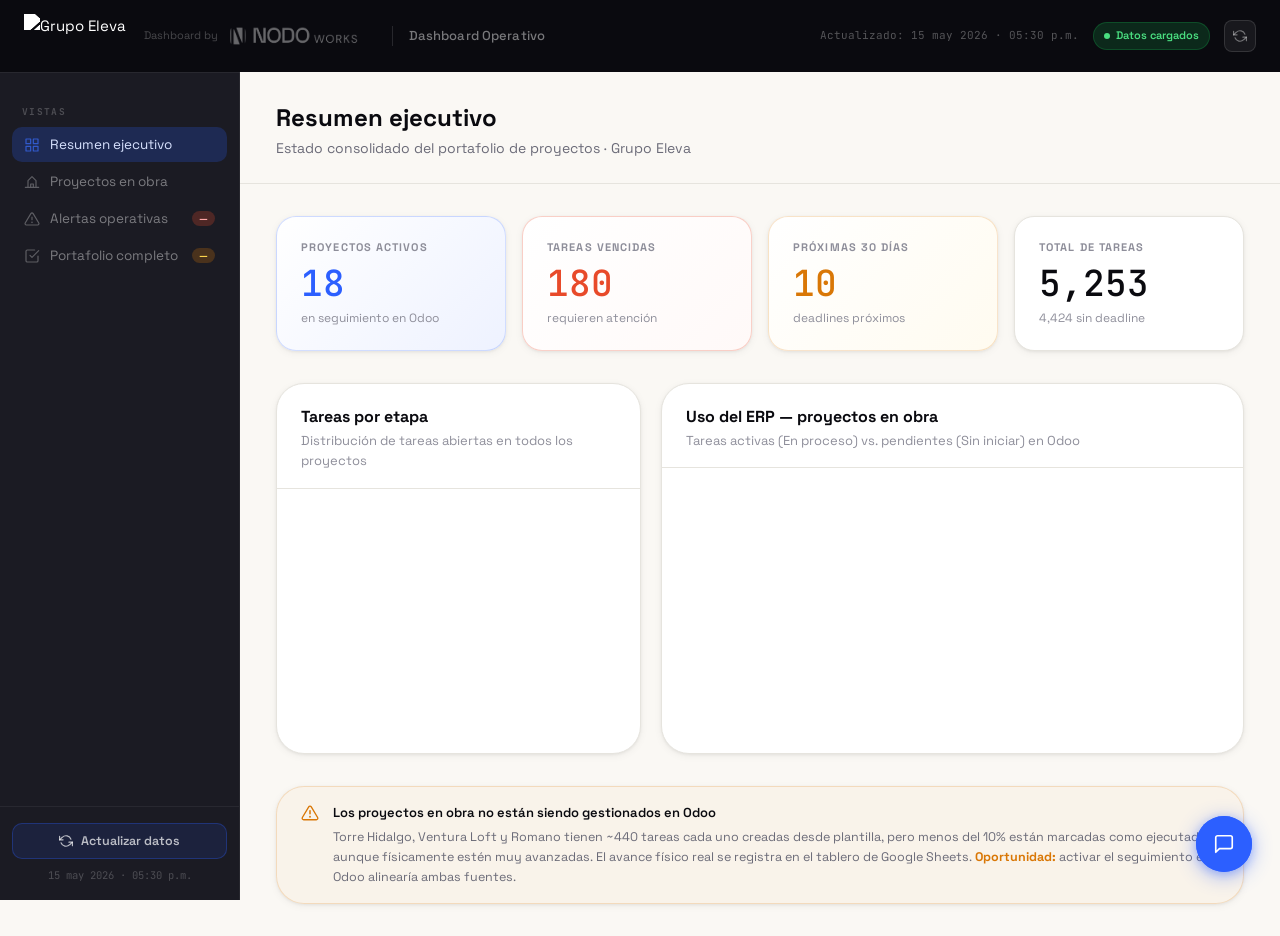
==== eleva-dashboard.html @ 8486fd8a "Add dashboard operativo Grupo Eleva Dashboard HTML con datos de Odoo: KPIs, alertas de vencimiento, " ====
<!DOCTYPE html>
<html lang="es">
<head>
<meta charset="UTF-8" />
<meta name="viewport" content="width=device-width, initial-scale=1.0" />
<title>Dashboard Operativo — Grupo Eleva</title>
<link rel="preconnect" href="https://fonts.googleapis.com">
<link rel="preconnect" href="https://fonts.gstatic.com" crossorigin>
<link href="https://fonts.googleapis.com/css2?family=Space+Grotesk:wght@300;400;500;600;700&family=Instrument+Serif:ital@0;1&family=JetBrains+Mono:wght@400;500&display=swap" rel="stylesheet">
<script src="https://cdn.jsdelivr.net/npm/chart.js@4.4.0/dist/chart.umd.min.js"></script>

<style>
:root {
  --blue:        #2C5FFF;
  --blue-dark:   #1240D4;
  --blue-vivid:  #3A6FFF;
  --blue-tint:   #EEF2FF;
  --blue-light:  #D9E3FF;
  --violet:      #7C3AED;
  --violet-mid:  #9B6DFF;
  --violet-light:#C4B5FD;
  --rose:        #DB2777;
  --rose-mid:    #EC4899;
  --ink:         #0A0A0F;
  --ink-soft:    #1B1B23;
  --gray-8:      #2C2C38;
  --gray-7:      #3E3E4E;
  --gray-6:      #6B6B78;
  --gray-5:      #8E8E9A;
  --gray-4:      #B8B8C2;
  --gray-2:      #E6E4DE;
  --gray-1:      #F0EDE8;
  --cream:       #F5F3EE;
  --paper:       #FAF8F4;
  --white:       #FFFFFF;
  --coral:       #E84A2A;
  --amber:       #D97706;
  --amber-light: #FEF3C7;
  --green:       #16A34A;
  --green-light: #DCFCE7;
  --sidebar-w:   240px;
  --topbar-h:    72px;
  --r-md:  14px;
  --r-lg:  20px;
  --r-xl:  28px;
  --shadow-sm:   0 1px 3px rgba(10,10,15,.06), 0 2px 8px rgba(10,10,15,.05);
  --shadow-md:   0 4px 16px rgba(10,10,15,.08), 0 12px 32px rgba(10,10,15,.06);
  --shadow-blue: 0 8px 32px rgba(44,95,255,.22), 0 2px 8px rgba(44,95,255,.14);
  --shadow-card: 0 2px 8px rgba(10,10,15,.05), 0 8px 24px rgba(10,10,15,.08);
}

* { box-sizing: border-box; -webkit-font-smoothing: antialiased; margin: 0; padding: 0; }
html { scroll-behavior: smooth; }
body {
  font-family: 'Space Grotesk', ui-sans-serif, sans-serif;
  background: var(--paper);
  color: var(--gray-8);
  font-size: 15px;
  line-height: 1.6;
  overflow-x: hidden;
}
a { color: inherit; text-decoration: none; }

/* ─── TOPBAR ─────────────────────────────────── */
.topbar {
  position: fixed;
  top: 0; left: 0; right: 0;
  height: var(--topbar-h);
  background: var(--ink);
  display: flex;
  align-items: center;
  gap: 16px;
  padding: 0 24px;
  z-index: 100;
  box-shadow: 0 1px 0 rgba(255,255,255,.06);
}
.topbar-logos {
  display: flex;
  align-items: center;
  gap: 18px;
  flex-shrink: 0;
}
.topbar-logo-nodo {
  height: 20px;
  width: auto;
  display: block;
  object-fit: contain;
  filter: brightness(0) invert(1);
  opacity: .38;
}
.topbar-logo-eleva {
  height: 44px;
  width: auto;
  display: block;
  object-fit: contain;
  filter: brightness(0) invert(1);
  opacity: 1;
}
.topbar-x {
  font-size: 14px;
  color: rgba(255,255,255,.18);
  font-weight: 300;
  line-height: 1;
}
.topbar-divider { width: 1px; height: 20px; background: rgba(255,255,255,.12); }
.topbar-title {
  font-size: 13px;
  font-weight: 500;
  color: rgba(255,255,255,.45);
  letter-spacing: .01em;
}
.topbar-spacer { flex: 1; }
.topbar-by {
  display: flex;
  align-items: center;
  gap: 8px;
  flex-shrink: 0;
  margin-right: 16px;
}
.topbar-by-text {
  font-size: 11px;
  color: rgba(255,255,255,.25);
  font-weight: 400;
  white-space: nowrap;
}
.topbar-meta {
  display: flex;
  align-items: center;
  gap: 14px;
}
.topbar-timestamp {
  font-family: 'JetBrains Mono', monospace;
  font-size: 11px;
  color: rgba(255,255,255,.3);
}
.status-pill {
  display: flex;
  align-items: center;
  gap: 6px;
  padding: 4px 10px;
  border-radius: 100px;
  font-size: 11px;
  font-weight: 600;
}
.status-pill.ok { background: rgba(22,163,74,.2); color: #4ade80; border: 1px solid rgba(22,163,74,.3); }
.status-pill.error { background: rgba(220,38,38,.2); color: #f87171; border: 1px solid rgba(220,38,38,.3); }
.status-dot {
  width: 6px; height: 6px;
  border-radius: 50%;
  background: currentColor;
  animation: pulse 2s ease-in-out infinite;
}
.topbar-refresh-btn {
  width: 32px; height: 32px;
  border-radius: 8px;
  border: 1px solid rgba(255,255,255,.12);
  background: rgba(255,255,255,.06);
  cursor: pointer;
  display: flex; align-items: center; justify-content: center;
  color: rgba(255,255,255,.4);
  transition: background .2s, color .2s;
}
.topbar-refresh-btn:hover { background: rgba(255,255,255,.12); color: rgba(255,255,255,.9); }

/* ─── LAYOUT ──────────────────────────────────── */
.layout {
  display: flex;
  padding-top: var(--topbar-h);
  min-height: 100vh;
}

/* ─── SIDEBAR ─────────────────────────────────── */
.sidebar {
  position: fixed;
  top: var(--topbar-h);
  left: 0;
  bottom: 0;
  width: var(--sidebar-w);
  background: var(--ink-soft);
  border-right: 1px solid rgba(255,255,255,.05);
  display: flex;
  flex-direction: column;
  overflow: hidden;
  z-index: 50;
}
.sidebar-nav {
  flex: 1;
  padding: 20px 12px;
  display: flex;
  flex-direction: column;
  gap: 2px;
  overflow-y: auto;
}
.sidebar-section-label {
  font-size: 9.5px;
  font-weight: 700;
  letter-spacing: .14em;
  text-transform: uppercase;
  color: rgba(255,255,255,.22);
  padding: 12px 10px 6px;
  font-family: 'JetBrains Mono', monospace;
}
.nav-item {
  display: flex;
  align-items: center;
  gap: 10px;
  padding: 9px 12px;
  border-radius: 10px;
  cursor: pointer;
  border: none;
  background: none;
  width: 100%;
  text-align: left;
  font-family: 'Space Grotesk', sans-serif;
  font-size: 13.5px;
  color: rgba(255,255,255,.42);
  transition: background .18s, color .18s;
}
.nav-item:hover { background: rgba(255,255,255,.07); color: rgba(255,255,255,.75); }
.nav-item.active { background: rgba(44,95,255,.22); color: var(--blue-light); }
.nav-item.active .nav-icon { color: var(--blue-vivid); }
.nav-icon { flex-shrink: 0; color: currentColor; opacity: .7; }
.nav-badge {
  margin-left: auto;
  padding: 1px 7px;
  border-radius: 100px;
  font-size: 10px;
  font-weight: 700;
  background: rgba(232,74,42,.25);
  color: #FCA5A5;
}
.nav-badge.amber { background: rgba(217,119,6,.25); color: #FCD34D; }
.sidebar-footer {
  padding: 16px 12px;
  border-top: 1px solid rgba(255,255,255,.06);
}
.sidebar-refresh {
  width: 100%;
  padding: 9px 14px;
  border-radius: 10px;
  border: 1px solid rgba(44,95,255,.3);
  background: rgba(44,95,255,.12);
  color: rgba(255,255,255,.7);
  font-family: 'Space Grotesk', sans-serif;
  font-size: 12.5px;
  font-weight: 600;
  cursor: pointer;
  display: flex; align-items: center; gap: 8px; justify-content: center;
  transition: background .2s, color .2s;
}
.sidebar-refresh:hover { background: rgba(44,95,255,.25); color: var(--white); }
.sidebar-ts {
  text-align: center;
  font-size: 10.5px;
  color: rgba(255,255,255,.22);
  font-family: 'JetBrains Mono', monospace;
  margin-top: 8px;
}

/* ─── MAIN CONTENT ────────────────────────────── */
.main {
  margin-left: var(--sidebar-w);
  flex: 1;
  min-width: 0;
}
.view { display: none; }
.view.active { display: block; }

/* ─── LOADING SCREEN ──────────────────────────── */
.loading-screen {
  position: fixed;
  inset: 0;
  background: var(--ink);
  display: flex;
  flex-direction: column;
  align-items: center;
  justify-content: center;
  gap: 20px;
  z-index: 9999;
}
.loading-logo {
  width: 48px; height: 48px;
  border-radius: 14px;
  background: var(--blue);
  display: flex; align-items: center; justify-content: center;
  margin-bottom: 4px;
}
.loading-text {
  font-size: 15px;
  color: rgba(255,255,255,.55);
  font-weight: 500;
}
.loading-sub {
  font-size: 12px;
  color: rgba(255,255,255,.25);
  font-family: 'JetBrains Mono', monospace;
}
.loading-bar-wrap {
  width: 220px;
  height: 3px;
  background: rgba(255,255,255,.08);
  border-radius: 100px;
  overflow: hidden;
}
.loading-bar-fill {
  height: 100%;
  border-radius: 100px;
  background: linear-gradient(90deg, var(--blue), var(--violet-mid));
  animation: loadingFill 1.5s ease-out forwards;
}
@keyframes loadingFill {
  from { width: 0; }
  to { width: 100%; }
}

/* ─── ERROR SCREEN ────────────────────────────── */
.error-screen {
  display: none;
  padding: 80px 40px;
  text-align: center;
  max-width: 480px;
  margin: 0 auto;
}
.error-screen h2 { font-size: 22px; color: var(--ink); margin-bottom: 12px; }
.error-screen p { color: var(--gray-6); font-size: 14px; line-height: 1.65; }
.error-screen code { font-family: 'JetBrains Mono', monospace; font-size: 12px; background: var(--gray-1); padding: 2px 6px; border-radius: 4px; }

/* ─── PAGE HEADER ─────────────────────────────── */
.page-header {
  padding: 32px 36px 24px;
  border-bottom: 1px solid var(--gray-2);
}
.page-header h1 {
  font-size: 24px;
  font-weight: 700;
  color: var(--ink);
  line-height: 1.2;
}
.page-header p {
  font-size: 14px;
  color: var(--gray-6);
  margin-top: 4px;
}
.page-body { padding: 32px 36px; display: flex; flex-direction: column; gap: 32px; }

/* ─── KPI CARDS ────────────────────────────────── */
.kpi-grid { display: grid; grid-template-columns: repeat(4, 1fr); gap: 16px; }
.kpi-card {
  background: var(--white);
  border: 1px solid var(--gray-2);
  border-radius: var(--r-lg);
  padding: 22px 24px;
  box-shadow: var(--shadow-sm);
  display: flex; flex-direction: column; gap: 8px;
  transition: transform .2s, box-shadow .2s;
}
.kpi-card:hover { transform: translateY(-3px); box-shadow: var(--shadow-md); }
.kpi-card.alert { border-color: rgba(232,74,42,.25); background: linear-gradient(135deg, var(--white), #FFF9F8); }
.kpi-card.warn  { border-color: rgba(217,119,6,.2);  background: linear-gradient(135deg, var(--white), #FFFBF0); }
.kpi-card.blue  { border-color: rgba(44,95,255,.2);  background: linear-gradient(135deg, var(--white), var(--blue-tint)); }
.kpi-label {
  font-size: 11px;
  font-weight: 700;
  letter-spacing: .1em;
  text-transform: uppercase;
  color: var(--gray-5);
}
.kpi-value {
  font-family: 'JetBrains Mono', monospace;
  font-size: 36px;
  font-weight: 500;
  line-height: 1;
  color: var(--ink);
}
.kpi-card.alert .kpi-value { color: var(--coral); }
.kpi-card.warn  .kpi-value { color: var(--amber); }
.kpi-card.blue  .kpi-value { color: var(--blue); }
.kpi-sub { font-size: 12px; color: var(--gray-5); }

/* ─── SECTION BLOCKS ──────────────────────────── */
.section-block {
  background: var(--white);
  border: 1px solid var(--gray-2);
  border-radius: var(--r-xl);
  overflow: hidden;
  box-shadow: var(--shadow-sm);
}
.section-block-header {
  padding: 20px 24px 16px;
  border-bottom: 1px solid var(--gray-2);
  display: flex; align-items: center; gap: 12px;
}
.section-block-header h2 { font-size: 16px; font-weight: 700; color: var(--ink); }
.section-block-header p { font-size: 13px; color: var(--gray-5); margin-top: 1px; }
.section-block-body { padding: 24px; }
.block-title-group { flex: 1; }

/* ─── CHARTS ROW ──────────────────────────────── */
.charts-row { display: grid; grid-template-columns: 1fr 1.6fr; gap: 20px; }
.chart-wrap { position: relative; }
.chart-donut-wrap { display: flex; flex-direction: column; align-items: center; gap: 16px; }
.chart-donut-canvas { max-width: 200px; max-height: 200px; }
.donut-legend {
  display: flex; flex-direction: column; gap: 8px;
  width: 100%;
}
.donut-legend-item {
  display: flex; align-items: center; gap: 8px;
  font-size: 12.5px; color: var(--gray-6);
}
.donut-legend-dot { width: 10px; height: 10px; border-radius: 3px; flex-shrink: 0; }
.donut-legend-label { flex: 1; }
.donut-legend-val {
  font-family: 'JetBrains Mono', monospace;
  font-size: 12px;
  color: var(--ink);
  font-weight: 500;
}

/* ─── CONSTRUCTION CARDS ──────────────────────── */
.construction-grid { display: grid; grid-template-columns: repeat(3, 1fr); gap: 20px; }
.construction-card {
  background: var(--white);
  border: 1px solid var(--gray-2);
  border-radius: var(--r-xl);
  overflow: hidden;
  box-shadow: var(--shadow-sm);
  transition: transform .2s, box-shadow .2s;
}
.construction-card:hover { transform: translateY(-4px); box-shadow: var(--shadow-md); }
.cc-header {
  background: var(--ink);
  padding: 20px 22px 18px;
  position: relative;
  overflow: hidden;
}
.cc-header::before {
  content: '';
  position: absolute;
  top: -30px; right: -30px;
  width: 120px; height: 120px;
  border-radius: 50%;
  background: linear-gradient(135deg, rgba(44,95,255,.3), rgba(124,58,237,.15));
}
.cc-project-name {
  font-size: 16px;
  font-weight: 700;
  color: var(--white);
  position: relative;
}
.cc-badge {
  display: inline-flex;
  align-items: center;
  gap: 5px;
  margin-top: 6px;
  padding: 3px 9px;
  border-radius: 100px;
  font-size: 10.5px;
  font-weight: 600;
  background: rgba(44,95,255,.25);
  color: var(--blue-light);
  border: 1px solid rgba(44,95,255,.3);
  position: relative;
}
.cc-badge-dot { width: 5px; height: 5px; border-radius: 50%; background: #22c55e; animation: pulse 2s ease-in-out infinite; }
@keyframes pulse { 0%,100% { opacity: 1; } 50% { opacity: .4; } }
.cc-body { padding: 20px 22px; display: flex; flex-direction: column; gap: 16px; }
.cc-progress-label {
  display: flex; justify-content: space-between; align-items: baseline;
  font-size: 12px; color: var(--gray-5);
}
.cc-progress-pct {
  font-family: 'JetBrains Mono', monospace;
  font-size: 22px;
  font-weight: 500;
  color: var(--blue);
}
.cc-progress-bar-wrap {
  height: 8px;
  background: var(--gray-1);
  border-radius: 100px;
  overflow: hidden;
}
.cc-progress-bar-fill {
  height: 100%;
  border-radius: 100px;
  background: linear-gradient(90deg, var(--blue), var(--violet-mid));
  width: 0%;
  transition: width 1.2s cubic-bezier(.16,1,.3,1);
}
.cc-disclaimer {
  font-size: 10.5px;
  color: var(--gray-4);
  font-style: italic;
}
.cc-stats-row {
  display: grid; grid-template-columns: repeat(3, 1fr);
  gap: 8px;
}
.cc-stat {
  background: var(--paper);
  border-radius: 10px;
  padding: 10px;
  text-align: center;
}
.cc-stat-val {
  font-family: 'JetBrains Mono', monospace;
  font-size: 18px;
  font-weight: 500;
  color: var(--ink);
}
.cc-stat.red .cc-stat-val { color: var(--coral); }
.cc-stat.amber .cc-stat-val { color: var(--amber); }
.cc-stat-label { font-size: 10px; color: var(--gray-5); margin-top: 1px; }
.cc-urgent-table { width: 100%; border-collapse: collapse; font-size: 12px; }
.cc-urgent-table th {
  text-align: left;
  padding: 6px 8px;
  color: var(--gray-5);
  font-size: 10.5px;
  font-weight: 700;
  text-transform: uppercase;
  letter-spacing: .06em;
  border-bottom: 1px solid var(--gray-2);
}
.cc-urgent-table td { padding: 7px 8px; color: var(--gray-7); border-bottom: 1px solid rgba(10,10,15,.04); }
.cc-urgent-table tr:last-child td { border-bottom: none; }
.cc-urgent-table tr:hover td { background: var(--paper); }
.cc-urgent-table td:last-child { text-align: right; }
.days-badge {
  display: inline-block;
  padding: 2px 7px;
  border-radius: 100px;
  font-size: 10px;
  font-weight: 700;
  font-family: 'JetBrains Mono', monospace;
}
.days-badge.overdue { background: rgba(232,74,42,.12); color: var(--coral); }
.days-badge.soon1 { background: rgba(232,74,42,.08); color: var(--coral); }
.days-badge.soon7 { background: rgba(217,119,6,.12); color: var(--amber); }
.days-badge.soon30 { background: var(--blue-tint); color: var(--blue-vivid); }
.cc-odoo-link {
  display: inline-flex; align-items: center; gap: 5px;
  font-size: 11px; color: var(--blue); font-weight: 500;
  border-top: 1px solid var(--gray-2);
  padding: 10px 22px;
  width: 100%;
  transition: background .15s;
}
.cc-odoo-link:hover { background: var(--blue-tint); }

/* ─── ALERTAS ─────────────────────────────────── */
.accordion {
  border: 1px solid var(--gray-2);
  border-radius: var(--r-lg);
  overflow: hidden;
  background: var(--white);
}
.accordion + .accordion { margin-top: 12px; }
.accordion-header {
  display: flex; align-items: center; gap: 14px;
  padding: 16px 20px;
  cursor: pointer;
  user-select: none;
  transition: background .15s;
}
.accordion-header:hover { background: var(--gray-1); }
.accordion-icon-wrap {
  width: 36px; height: 36px; border-radius: 10px;
  display: flex; align-items: center; justify-content: center;
  flex-shrink: 0;
}
.accordion-title { flex: 1; font-size: 14px; font-weight: 600; color: var(--ink); }
.accordion-sub { font-size: 12px; color: var(--gray-5); margin-top: 1px; }
.accordion-count {
  font-family: 'JetBrains Mono', monospace;
  font-size: 13px;
  font-weight: 700;
  padding: 3px 10px;
  border-radius: 100px;
}
.accordion-count.red { background: rgba(232,74,42,.1); color: var(--coral); }
.accordion-count.amber { background: var(--amber-light); color: var(--amber); }
.accordion-count.gray { background: var(--gray-1); color: var(--gray-6); }
.accordion-count.blue { background: var(--blue-tint); color: var(--blue-vivid); }
.accordion-chevron {
  color: var(--gray-4);
  transition: transform .25s ease;
  flex-shrink: 0;
}
.accordion.open .accordion-chevron { transform: rotate(180deg); }
.accordion-body {
  display: none;
  border-top: 1px solid var(--gray-2);
}
.accordion.open .accordion-body { display: block; }
.accordion-body-scroll {
  max-height: 420px;
  overflow-y: auto;
  scrollbar-width: thin;
  scrollbar-color: rgba(44,95,255,.25) transparent;
}
.accordion-body-scroll::-webkit-scrollbar { width: 6px; }
.accordion-body-scroll::-webkit-scrollbar-track { background: transparent; }
.accordion-body-scroll::-webkit-scrollbar-thumb { background: rgba(44,95,255,.2); border-radius: 3px; }
.alert-table { width: 100%; border-collapse: collapse; font-size: 12.5px; }
.alert-table th {
  text-align: left; padding: 10px 16px;
  background: var(--paper);
  color: var(--gray-5);
  font-size: 10.5px; font-weight: 700;
  text-transform: uppercase; letter-spacing: .07em;
  border-bottom: 1px solid var(--gray-2);
  position: sticky;
  top: 0;
  z-index: 1;
}
.alert-table td {
  padding: 10px 16px;
  color: var(--gray-7);
  border-bottom: 1px solid rgba(10,10,15,.04);
  vertical-align: middle;
}
.alert-table tr:last-child td { border-bottom: none; }
.alert-table tr:hover td { background: var(--blue-tint); cursor: pointer; }
.alert-table a { color: var(--blue); }
.task-name-cell { max-width: 280px; overflow: hidden; text-overflow: ellipsis; white-space: nowrap; }
.project-tag {
  display: inline-block;
  padding: 2px 8px;
  border-radius: 100px;
  font-size: 10.5px;
  font-weight: 600;
  background: var(--gray-1);
  color: var(--gray-6);
  white-space: nowrap;
}
.project-tag.construction { background: rgba(44,95,255,.1); color: var(--blue-vivid); }

/* ─── PORTAFOLIO TABLE ────────────────────────── */
.portfolio-controls {
  display: flex; align-items: center; gap: 12px;
  padding: 16px 24px;
  border-bottom: 1px solid var(--gray-2);
  background: var(--paper);
}
.portfolio-filter {
  padding: 7px 12px;
  border: 1px solid var(--gray-2);
  border-radius: 8px;
  background: var(--white);
  font-family: 'Space Grotesk', sans-serif;
  font-size: 12.5px;
  color: var(--ink);
  outline: none;
  transition: border-color .2s;
}
.portfolio-filter:focus { border-color: rgba(44,95,255,.4); }
.portfolio-count { font-size: 12px; color: var(--gray-5); margin-left: auto; }
.portfolio-table { width: 100%; border-collapse: collapse; }
.portfolio-table th {
  padding: 10px 16px;
  background: var(--paper);
  text-align: left;
  font-size: 10.5px; font-weight: 700;
  text-transform: uppercase; letter-spacing: .07em;
  color: var(--gray-5);
  border-bottom: 1px solid var(--gray-2);
  cursor: pointer;
  user-select: none;
  white-space: nowrap;
}
.portfolio-table th:hover { color: var(--ink); }
.portfolio-table th .sort-arrow { opacity: .35; margin-left: 4px; }
.portfolio-table th.sorted .sort-arrow { opacity: 1; color: var(--blue); }
.portfolio-table td {
  padding: 11px 16px;
  color: var(--gray-7);
  border-bottom: 1px solid rgba(10,10,15,.05);
  vertical-align: middle;
}
.portfolio-table tr:hover td { background: var(--blue-tint); cursor: pointer; }
.portfolio-table tr.construction-row td { background: rgba(44,95,255,.03); }
.mini-bar-wrap { width: 80px; height: 6px; background: var(--gray-2); border-radius: 100px; overflow: hidden; display: inline-block; vertical-align: middle; margin-right: 6px; }
.mini-bar-fill { height: 100%; background: linear-gradient(90deg, var(--blue), var(--violet-mid)); border-radius: 100px; }
.pct-label { font-family: 'JetBrains Mono', monospace; font-size: 11.5px; color: var(--gray-6); }
.num-cell { font-family: 'JetBrains Mono', monospace; font-size: 12.5px; }
.num-cell.red { color: var(--coral); }
.num-cell.amber { color: var(--amber); }

/* ─── CHAT WIDGET ─────────────────────────────── */
.chat-widget {
  position: fixed;
  bottom: 28px; right: 28px;
  z-index: 9997;
  font-family: 'Space Grotesk', ui-sans-serif, sans-serif;
}
@keyframes chatBtnEntrance {
  0%   { opacity: 0; transform: scale(0) rotate(-30deg); }
  60%  { transform: scale(1.12) rotate(4deg); }
  100% { opacity: 1; transform: scale(1) rotate(0); }
}
@keyframes chatRingPulse {
  0%   { transform: scale(1); opacity: .6; }
  70%  { transform: scale(1.9); opacity: 0; }
  100% { transform: scale(1.9); opacity: 0; }
}
@keyframes chatBtnWiggle {
  0%,100% { transform: rotate(0deg) scale(1); }
  20% { transform: rotate(-8deg) scale(1.05); }
  40% { transform: rotate(8deg) scale(1.05); }
  60% { transform: rotate(-4deg) scale(1.02); }
  80% { transform: rotate(4deg) scale(1.02); }
}
@keyframes typingBounce {
  0%,60%,100% { transform: translateY(0); opacity: .4; }
  30% { transform: translateY(-5px); opacity: 1; }
}
.chat-bubble-btn {
  width: 56px; height: 56px;
  border-radius: 50%;
  background: var(--blue);
  border: none; cursor: pointer;
  display: flex; align-items: center; justify-content: center;
  box-shadow: 0 4px 20px rgba(44,95,255,.45), 0 2px 8px rgba(44,95,255,.25);
  transition: transform .25s cubic-bezier(.34,1.56,.64,1), box-shadow .2s, background .2s;
  position: relative;
  animation: chatBtnEntrance .7s cubic-bezier(.16,1,.3,1) 2s both;
}
.chat-bubble-btn:hover { transform: scale(1.1); background: var(--blue-dark); box-shadow: 0 8px 32px rgba(44,95,255,.55); }
.chat-bubble-btn::before {
  content: '';
  position: absolute; inset: 0;
  border-radius: 50%;
  background: var(--blue);
  animation: chatRingPulse 2.4s ease-out 2.8s infinite;
  z-index: -1;
}
.chat-widget.open .chat-bubble-btn::before { animation: none; }
.chat-widget:not(.open) .chat-bubble-btn.wiggle { animation: chatBtnWiggle .6s ease-in-out; }
.chat-bubble-btn svg { display: block; }
.chat-bubble-btn .chat-close-icon { display: none; }
.chat-widget.open .chat-bubble-btn .chat-open-icon { display: none; }
.chat-widget.open .chat-bubble-btn .chat-close-icon { display: block; }
.chat-label-hint {
  position: absolute; right: calc(100% + 10px); bottom: 12px;
  background: var(--ink); color: var(--white);
  font-size: 12px; font-weight: 500;
  padding: 6px 12px; border-radius: 100px;
  white-space: nowrap; box-shadow: 0 4px 16px rgba(10,10,15,.2);
  opacity: 0; transform: translateX(8px);
  transition: opacity .3s ease, transform .3s cubic-bezier(.16,1,.3,1);
  pointer-events: none;
  border: 1px solid rgba(255,255,255,.08);
}
.chat-label-hint::after {
  content: '';
  position: absolute; right: -6px; top: 50%;
  transform: translateY(-50%);
  width: 0;
  border-top: 5px solid transparent;
  border-bottom: 5px solid transparent;
  border-left: 6px solid var(--ink);
}
.chat-widget:not(.open) .chat-bubble-btn:hover + .chat-label-hint { opacity: 1; transform: translateX(0); }
.chat-panel {
  position: absolute; bottom: 68px; right: 0;
  width: 360px;
  background: var(--white);
  border: 1px solid rgba(10,10,15,.1);
  border-radius: var(--r-xl);
  box-shadow: 0 16px 56px rgba(10,10,15,.14), 0 4px 16px rgba(10,10,15,.08);
  display: flex; flex-direction: column;
  overflow: hidden;
  opacity: 0; transform: translateY(12px) scale(0.96);
  pointer-events: none;
  transition: opacity .25s ease, transform .3s cubic-bezier(.16,1,.3,1);
  transform-origin: bottom right;
  max-height: 520px;
}
.chat-widget.open .chat-panel { opacity: 1; transform: translateY(0) scale(1); pointer-events: auto; }
.chat-header {
  padding: 16px 18px;
  background: var(--ink);
  display: flex; align-items: center; gap: 12px;
  flex-shrink: 0;
}
.chat-header-avatar {
  width: 36px; height: 36px; border-radius: 50%;
  background: linear-gradient(135deg, var(--blue) 0%, var(--violet-mid) 100%);
  display: flex; align-items: center; justify-content: center;
  flex-shrink: 0;
}
.chat-header-name { font-size: 14px; font-weight: 600; color: var(--white); line-height: 1.2; }
.chat-header-status {
  font-size: 11px; color: rgba(255,255,255,.5);
  display: flex; align-items: center; gap: 5px; margin-top: 1px;
}
.chat-status-dot { width: 6px; height: 6px; border-radius: 50%; background: #22c55e; animation: pulse 2s ease-in-out infinite; }
.chat-messages {
  flex: 1; overflow-y: auto;
  padding: 16px;
  display: flex; flex-direction: column; gap: 12px;
  scrollbar-width: thin; scrollbar-color: rgba(44,95,255,.2) transparent;
}
.chat-msg { max-width: 85%; font-size: 13.5px; line-height: 1.55; }
.chat-msg.bot { align-self: flex-start; }
.chat-msg.user { align-self: flex-end; }
.chat-msg-bubble { padding: 10px 14px; border-radius: 16px; display: inline-block; max-width: 100%; }
.chat-msg.bot .chat-msg-bubble { background: var(--cream); color: var(--ink); border-bottom-left-radius: 4px; }
.chat-msg.user .chat-msg-bubble { background: var(--blue); color: var(--white); border-bottom-right-radius: 4px; }
.chat-msg-time { font-size: 10px; color: var(--gray-5); margin-top: 3px; padding: 0 2px; }
.chat-msg.user .chat-msg-time { text-align: right; }
.chat-typing {
  align-self: flex-start;
  padding: 10px 14px; background: var(--cream);
  border-radius: 16px; border-bottom-left-radius: 4px;
  display: none;
}
.chat-typing.show { display: flex; gap: 4px; align-items: center; }
.chat-typing-dot {
  width: 6px; height: 6px; border-radius: 50%;
  background: var(--gray-5);
  animation: typingBounce 1.2s ease-in-out infinite;
}
.chat-typing-dot:nth-child(2) { animation-delay: .2s; }
.chat-typing-dot:nth-child(3) { animation-delay: .4s; }
.chat-input-row {
  padding: 12px 14px;
  border-top: 1px solid rgba(10,10,15,.07);
  display: flex; gap: 8px; align-items: flex-end;
  flex-shrink: 0;
  background: var(--paper);
}
.chat-input {
  flex: 1;
  border: 1px solid rgba(10,10,15,.12);
  border-radius: 20px;
  padding: 9px 14px;
  font-family: inherit; font-size: 13.5px; color: var(--ink);
  background: var(--white); outline: none; resize: none;
  max-height: 100px; line-height: 1.4;
  transition: border-color .2s;
}
.chat-input:focus { border-color: rgba(44,95,255,.4); }
.chat-input::placeholder { color: var(--gray-5); }
.chat-send-btn {
  width: 36px; height: 36px; border-radius: 50%;
  background: var(--blue); border: none; cursor: pointer;
  display: flex; align-items: center; justify-content: center;
  flex-shrink: 0;
  transition: background .2s, transform .2s;
}
.chat-send-btn:hover { background: var(--blue-dark); transform: scale(1.08); }
.chat-send-btn:disabled { background: var(--gray-4); cursor: not-allowed; transform: none; }
.chat-suggestions {
  padding: 0 14px 12px;
  display: flex; flex-wrap: wrap; gap: 6px;
  flex-shrink: 0;
}
.chat-chip {
  font-size: 11.5px; padding: 5px 11px;
  border-radius: 100px;
  border: 1px solid rgba(44,95,255,.2);
  background: var(--blue-tint); color: var(--blue-vivid);
  cursor: pointer; font-family: inherit; font-weight: 500;
  transition: background .2s, border-color .2s;
  white-space: nowrap;
}
.chat-chip:hover { background: var(--blue-light); border-color: rgba(44,95,255,.4); }

/* ─── RESPONSIVE ──────────────────────────────── */
@media (max-width: 1100px) {
  .kpi-grid { grid-template-columns: repeat(2, 1fr); }
  .construction-grid { grid-template-columns: 1fr; }
  .charts-row { grid-template-columns: 1fr; }
}
@media (max-width: 768px) {
  :root { --sidebar-w: 0px; }
  .sidebar { transform: translateX(-100%); }
  .kpi-grid { grid-template-columns: 1fr 1fr; }
  .page-body { padding: 20px; }
  .page-header { padding: 20px; }
  .chat-panel { width: calc(100vw - 32px); }
}
</style>
</head>
<body>

<!-- LOADING SCREEN -->
<div class="loading-screen" id="loadingScreen">
  <div class="loading-logo">
    <svg width="24" height="24" viewBox="0 0 24 24" fill="none">
      <path d="M3 9l9-7 9 7v11a2 2 0 0 1-2 2H5a2 2 0 0 1-2-2z" stroke="white" stroke-width="2" stroke-linejoin="round"/>
      <polyline points="9 22 9 12 15 12 15 22" stroke="white" stroke-width="2" stroke-linejoin="round"/>
    </svg>
  </div>
  <div class="loading-text">Dashboard Operativo</div>
  <div class="loading-sub">Grupo Eleva · Cargando datos…</div>
  <div class="loading-bar-wrap"><div class="loading-bar-fill"></div></div>
</div>

<!-- TOPBAR -->
<header class="topbar">
  <div class="topbar-logos">
    <img src="https://grupo-eleva.mx/wp-content/uploads/2024/11/image-19.png" alt="Grupo Eleva" class="topbar-logo-eleva" />
    <div class="topbar-by">
      <span class="topbar-by-text">Dashboard by</span>
      <img src="brand_assets/LOGO-PAGINA-SINFONDO.png" alt="NODO Works" class="topbar-logo-nodo" />
    </div>
  </div>
  <div class="topbar-divider"></div>
  <div class="topbar-title">Dashboard Operativo</div>
  <div class="topbar-spacer"></div>
  <div class="topbar-meta">
    <div class="topbar-timestamp" id="topbarTs">—</div>
    <div class="status-pill" id="statusPill">
      <div class="status-dot"></div>
      <span id="statusText">Cargando</span>
    </div>
    <button class="topbar-refresh-btn" id="refreshBtn" title="Actualizar">
      <svg width="14" height="14" viewBox="0 0 24 24" fill="none">
        <path d="M1 4v6h6M23 20v-6h-6" stroke="currentColor" stroke-width="2" stroke-linecap="round" stroke-linejoin="round"/>
        <path d="M20.49 9A9 9 0 0 0 5.64 5.64L1 10m22 4l-4.64 4.36A9 9 0 0 1 3.51 15" stroke="currentColor" stroke-width="2" stroke-linecap="round" stroke-linejoin="round"/>
      </svg>
    </button>
  </div>
</header>

<!-- LAYOUT -->
<div class="layout">

  <!-- SIDEBAR -->
  <aside class="sidebar">
    <nav class="sidebar-nav">
      <div class="sidebar-section-label">Vistas</div>
      <button class="nav-item active" data-view="resumen" onclick="switchView('resumen')">
        <svg class="nav-icon" width="16" height="16" viewBox="0 0 24 24" fill="none">
          <rect x="3" y="3" width="7" height="7" stroke="currentColor" stroke-width="1.8" stroke-linejoin="round"/>
          <rect x="14" y="3" width="7" height="7" stroke="currentColor" stroke-width="1.8" stroke-linejoin="round"/>
          <rect x="3" y="14" width="7" height="7" stroke="currentColor" stroke-width="1.8" stroke-linejoin="round"/>
          <rect x="14" y="14" width="7" height="7" stroke="currentColor" stroke-width="1.8" stroke-linejoin="round"/>
        </svg>
        Resumen ejecutivo
      </button>
      <button class="nav-item" data-view="obra" onclick="switchView('obra')">
        <svg class="nav-icon" width="16" height="16" viewBox="0 0 24 24" fill="none">
          <path d="M2 20h20M6 20V10l6-6 6 6v10M10 20v-5h4v5" stroke="currentColor" stroke-width="1.8" stroke-linejoin="round" stroke-linecap="round"/>
        </svg>
        Proyectos en obra
      </button>
      <button class="nav-item" data-view="alertas" onclick="switchView('alertas')">
        <svg class="nav-icon" width="16" height="16" viewBox="0 0 24 24" fill="none">
          <path d="M10.29 3.86L1.82 18a2 2 0 0 0 1.71 3h16.94a2 2 0 0 0 1.71-3L13.71 3.86a2 2 0 0 0-3.42 0z" stroke="currentColor" stroke-width="1.8" stroke-linejoin="round"/>
          <line x1="12" y1="9" x2="12" y2="13" stroke="currentColor" stroke-width="1.8" stroke-linecap="round"/>
          <line x1="12" y1="17" x2="12.01" y2="17" stroke="currentColor" stroke-width="2.5" stroke-linecap="round"/>
        </svg>
        Alertas operativas
        <span class="nav-badge" id="navAlertCount">—</span>
      </button>
      <button class="nav-item" data-view="portafolio" onclick="switchView('portafolio')">
        <svg class="nav-icon" width="16" height="16" viewBox="0 0 24 24" fill="none">
          <path d="M9 11l3 3L22 4" stroke="currentColor" stroke-width="1.8" stroke-linecap="round" stroke-linejoin="round"/>
          <path d="M21 12v7a2 2 0 0 1-2 2H5a2 2 0 0 1-2-2V5a2 2 0 0 1 2-2h11" stroke="currentColor" stroke-width="1.8" stroke-linecap="round" stroke-linejoin="round"/>
        </svg>
        Portafolio completo
        <span class="nav-badge amber" id="navDueSoon">—</span>
      </button>
    </nav>
    <div class="sidebar-footer">
      <button class="sidebar-refresh" onclick="loadData()">
        <svg width="14" height="14" viewBox="0 0 24 24" fill="none">
          <path d="M1 4v6h6M23 20v-6h-6" stroke="currentColor" stroke-width="2" stroke-linecap="round" stroke-linejoin="round"/>
          <path d="M20.49 9A9 9 0 0 0 5.64 5.64L1 10m22 4l-4.64 4.36A9 9 0 0 1 3.51 15" stroke="currentColor" stroke-width="2" stroke-linecap="round" stroke-linejoin="round"/>
        </svg>
        Actualizar datos
      </button>
      <div class="sidebar-ts" id="sidebarTs">Sin datos</div>
    </div>
  </aside>

  <!-- MAIN -->
  <main class="main">

    <!-- ERROR -->
    <div class="error-screen" id="errorScreen">
      <h2>No se pudo cargar el dashboard</h2>
      <p>Verifica que <code>odoo-data.json</code> esté en la misma carpeta que este archivo y vuelve a abrir el dashboard.</p>
    </div>

    <!-- VISTA: RESUMEN -->
    <div class="view active" id="view-resumen">
      <div class="page-header">
        <h1>Resumen ejecutivo</h1>
        <p>Estado consolidado del portafolio de proyectos · Grupo Eleva</p>
      </div>
      <div class="page-body">

        <!-- KPIs -->
        <div class="kpi-grid">
          <div class="kpi-card blue">
            <div class="kpi-label">Proyectos activos</div>
            <div class="kpi-value" id="kpiProjects">—</div>
            <div class="kpi-sub">en seguimiento en Odoo</div>
          </div>
          <div class="kpi-card alert">
            <div class="kpi-label">Tareas vencidas</div>
            <div class="kpi-value" id="kpiOverdue">—</div>
            <div class="kpi-sub">requieren atención</div>
          </div>
          <div class="kpi-card warn">
            <div class="kpi-label">Próximas 30 días</div>
            <div class="kpi-value" id="kpiDueSoon">—</div>
            <div class="kpi-sub">deadlines próximos</div>
          </div>
          <div class="kpi-card">
            <div class="kpi-label">Total de tareas</div>
            <div class="kpi-value" id="kpiTotal">—</div>
            <div class="kpi-sub" id="kpiTotalSub">en todos los proyectos</div>
          </div>
        </div>

        <!-- Charts row -->
        <div class="charts-row">
          <div class="section-block">
            <div class="section-block-header">
              <div class="block-title-group">
                <h2>Tareas por etapa</h2>
                <p>Distribución de tareas abiertas en todos los proyectos</p>
              </div>
            </div>
            <div class="section-block-body">
              <div class="chart-donut-wrap">
                <canvas id="donutChart" class="chart-donut-canvas" width="200" height="200"></canvas>
                <div class="donut-legend" id="donutLegend"></div>
              </div>
            </div>
          </div>

          <div class="section-block">
            <div class="section-block-header">
              <div class="block-title-group">
                <h2>Uso del ERP — proyectos en obra</h2>
                <p>Tareas activas (En proceso) vs. pendientes (Sin iniciar) en Odoo</p>
              </div>
            </div>
            <div class="section-block-body" id="erpUsageBody">
              <!-- generado por JS -->
            </div>
          </div>
        </div>

        <!-- Nota de contexto -->
        <div class="section-block" style="background: rgba(217,119,6,.04); border-color: rgba(217,119,6,.2);">
          <div class="section-block-body" style="padding: 16px 24px; display: flex; gap: 14px; align-items: flex-start;">
            <svg width="18" height="18" viewBox="0 0 24 24" fill="none" style="color:var(--amber);flex-shrink:0;margin-top:1px"><path d="M10.29 3.86L1.82 18a2 2 0 0 0 1.71 3h16.94a2 2 0 0 0 1.71-3L13.71 3.86a2 2 0 0 0-3.42 0z" stroke="currentColor" stroke-width="1.8" stroke-linejoin="round"/><line x1="12" y1="9" x2="12" y2="13" stroke="currentColor" stroke-width="2" stroke-linecap="round"/><circle cx="12" cy="17" r=".5" fill="currentColor" stroke="currentColor" stroke-width="1.5"/></svg>
            <div>
              <p style="font-size:13px;color:var(--ink);font-weight:600;margin-bottom:3px">Los proyectos en obra no están siendo gestionados en Odoo</p>
              <p style="font-size:12.5px;color:var(--gray-6);line-height:1.6">Torre Hidalgo, Ventura Loft y Romano tienen ~440 tareas cada uno creadas desde plantilla, pero menos del 10% están marcadas como ejecutadas aunque físicamente estén muy avanzadas. El avance físico real se registra en el tablero de Google Sheets. <strong style="color:var(--amber)">Oportunidad:</strong> activar el seguimiento en Odoo alinearía ambas fuentes.</p>
            </div>
          </div>
        </div>

      </div>
    </div>

    <!-- VISTA: OBRA -->
    <div class="view" id="view-obra">
      <div class="page-header">
        <h1>Proyectos en obra</h1>
        <p>Tareas activas y alertas de deadline para Torre Hidalgo, Ventura Loft y Romano</p>
      </div>
      <div class="page-body">
        <div class="section-block" style="background: rgba(217,119,6,.04); border-color: rgba(217,119,6,.2);">
          <div class="section-block-body" style="padding: 14px 20px; display: flex; gap: 12px; align-items: flex-start;">
            <svg width="16" height="16" viewBox="0 0 24 24" fill="none" style="color:var(--amber);flex-shrink:0;margin-top:2px"><path d="M10.29 3.86L1.82 18a2 2 0 0 0 1.71 3h16.94a2 2 0 0 0 1.71-3L13.71 3.86a2 2 0 0 0-3.42 0z" stroke="currentColor" stroke-width="1.8" stroke-linejoin="round"/><line x1="12" y1="9" x2="12" y2="13" stroke="currentColor" stroke-width="2" stroke-linecap="round"/><circle cx="12" cy="17" r=".5" fill="currentColor" stroke="currentColor" stroke-width="1.5"/></svg>
            <p style="font-size: 12.5px; color: var(--gray-6); line-height: 1.6;">Los proyectos en construcción usan Odoo principalmente para agendar fechas clave, no para marcar avance tarea por tarea. Los contadores de "Ejecutadas" reflejan esa realidad. <strong style="color: var(--ink);">Las alertas de deadline son el dato útil aquí.</strong></p>
          </div>
        </div>
        <div class="construction-grid" id="constructionGrid">
          <!-- generado por JS -->
        </div>
      </div>
    </div>

    <!-- VISTA: ALERTAS -->
    <div class="view" id="view-alertas">
      <div class="page-header">
        <h1>Alertas operativas</h1>
        <p>Tareas que requieren atención inmediata o seguimiento próximo</p>
      </div>
      <div class="page-body" id="alertasBody">
        <!-- generado por JS -->
      </div>
    </div>

    <!-- VISTA: PORTAFOLIO -->
    <div class="view" id="view-portafolio">
      <div class="page-header">
        <h1>Portafolio completo</h1>
        <p>Todos los proyectos activos en Odoo</p>
      </div>
      <div style="padding: 0 36px 36px;">
        <div class="section-block">
          <div class="portfolio-controls">
            <select class="portfolio-filter" id="portfolioFilter" onchange="renderPortfolio()">
              <option value="">Todos los proyectos</option>
              <option value="construction">En construcción</option>
              <option value="other">Otros proyectos</option>
            </select>
            <span class="portfolio-count" id="portfolioCount"></span>
          </div>
          <table class="portfolio-table" id="portfolioTable">
            <thead>
              <tr>
                <th onclick="sortPortfolio('name')">Proyecto <span class="sort-arrow">↕</span></th>
                <th onclick="sortPortfolio('progress')">Avance <span class="sort-arrow">↕</span></th>
                <th onclick="sortPortfolio('total')">Total <span class="sort-arrow">↕</span></th>
                <th onclick="sortPortfolio('open')">Abiertas <span class="sort-arrow">↕</span></th>
                <th onclick="sortPortfolio('overdue')">Vencidas <span class="sort-arrow">↕</span></th>
                <th onclick="sortPortfolio('dueSoon30')">Próx. 30d <span class="sort-arrow">↕</span></th>
              </tr>
            </thead>
            <tbody id="portfolioBody">
            </tbody>
          </table>
        </div>
      </div>
    </div>

  </main>
</div>

<!-- CHAT WIDGET -->
<div class="chat-widget" id="chatWidget">
  <div class="chat-panel" id="chatPanel">
    <div class="chat-header">
      <div class="chat-header-avatar">
        <svg width="18" height="18" viewBox="0 0 24 24" fill="none">
          <path d="M3 9l9-7 9 7v11a2 2 0 0 1-2 2H5a2 2 0 0 1-2-2z" fill="rgba(255,255,255,.15)"/>
          <polyline points="9 22 9 12 15 12 15 22" stroke="white" stroke-width="1.8" stroke-linejoin="round"/>
        </svg>
      </div>
      <div>
        <div class="chat-header-name">Asistente Eleva</div>
        <div class="chat-header-status">
          <div class="chat-status-dot"></div>
          Datos de Odoo cargados
        </div>
      </div>
    </div>
    <div class="chat-messages" id="chatMessages">
      <div class="chat-msg bot">
        <div class="chat-msg-bubble">Hola. Soy el asistente de Grupo Eleva. Puedo responder preguntas sobre el estado de los proyectos, tareas vencidas, avance de obra y regulación inmobiliaria en Morelia.</div>
        <div class="chat-msg-time">Ahora</div>
      </div>
    </div>
    <div class="chat-typing" id="chatTyping">
      <div class="chat-typing-dot"></div>
      <div class="chat-typing-dot"></div>
      <div class="chat-typing-dot"></div>
    </div>
    <div class="chat-suggestions" id="chatSuggestions">
      <button class="chat-chip" data-q="¿Estado de Torre Romano?">Estado de Torre Romano</button>
      <button class="chat-chip" data-q="¿Cuántas tareas vencidas hay hoy?">Tareas vencidas hoy</button>
      <button class="chat-chip" data-q="¿Qué proyectos tienen más alertas?">Proyectos con más alertas</button>
    </div>
    <div class="chat-input-row">
      <textarea class="chat-input" id="chatInput" placeholder="Escribe tu pregunta…" rows="1"></textarea>
      <button class="chat-send-btn" id="chatSendBtn" disabled>
        <svg width="16" height="16" viewBox="0 0 24 24" fill="none">
          <path d="M22 2L11 13M22 2L15 22l-4-9-9-4 20-7z" stroke="white" stroke-width="2" stroke-linecap="round" stroke-linejoin="round"/>
        </svg>
      </button>
    </div>
  </div>
  <button class="chat-bubble-btn" id="chatToggle" aria-label="Abrir asistente">
    <span class="chat-label-hint">Asistente Eleva</span>
    <svg class="chat-open-icon" width="22" height="22" viewBox="0 0 24 24" fill="none">
      <path d="M21 15a2 2 0 0 1-2 2H7l-4 4V5a2 2 0 0 1 2-2h14a2 2 0 0 1 2 2z" stroke="white" stroke-width="1.8" stroke-linejoin="round"/>
    </svg>
    <svg class="chat-close-icon" width="20" height="20" viewBox="0 0 24 24" fill="none">
      <path d="M18 6L6 18M6 6l12 12" stroke="white" stroke-width="2" stroke-linecap="round"/>
    </svg>
  </button>
</div>

<script>
// ═══════════════════════════════════════════════════════════
//  DATOS EMBEBIDOS (evita CORS en file://)
// ═══════════════════════════════════════════════════════════
const EMBEDDED_DATA = {"meta":{"generatedAt":"2026-05-15T20:00:00.000Z","generatedBy":"Claude MCP (odoo native)","totalProjects":18,"totalTasks":5253,"constructionProjectIds":[14,15,18],"odooHost":"eleva.grcbit.com","note":"Avance = tareas cerradas (Ejecutada/Done/etc) / total tareas. Es un proxy operativo, NO avance fisico de obra."},"projects":[{"id":11,"name":"Torre Peru","isConstruction":false,"tasks":{"total":215,"closed":5,"open":210},"progress":2.3,"stageBreakdown":{"Sin iniciar":206,"En proceso":4,"Ejecutada":5},"alerts":{"overdue":14,"dueSoon30":3,"dueSoon60":2,"noDeadline":174}},{"id":13,"name":"Torre Porfirio","isConstruction":false,"tasks":{"total":215,"closed":6,"open":209},"progress":2.8,"stageBreakdown":{"Sin iniciar":207,"En proceso":2,"Ejecutada":6},"alerts":{"overdue":9,"dueSoon30":2,"dueSoon60":1,"noDeadline":193}},{"id":14,"name":"Torre Ventura Loft","isConstruction":true,"tasks":{"total":440,"closed":30,"open":410},"progress":6.8,"stageBreakdown":{"Sin iniciar":402,"En proceso":8,"Ejecutada":30},"alerts":{"overdue":12,"dueSoon30":3,"dueSoon60":2,"noDeadline":387}},{"id":15,"name":"Torre Romano","isConstruction":true,"tasks":{"total":423,"closed":24,"open":399},"progress":5.7,"stageBreakdown":{"Sin iniciar":393,"En proceso":6,"Ejecutada":24},"alerts":{"overdue":12,"dueSoon30":2,"dueSoon60":1,"noDeadline":373}},{"id":16,"name":"Casa Calina","isConstruction":false,"tasks":{"total":242,"closed":13,"open":229},"progress":5.4,"stageBreakdown":{"Sin iniciar":216,"En proceso":13,"Ejecutada":7,"Fuera de alcance":6},"alerts":{"overdue":13,"dueSoon30":1,"dueSoon60":1,"noDeadline":214}},{"id":18,"name":"Torre Hidalgo","isConstruction":true,"tasks":{"total":438,"closed":42,"open":396},"progress":9.6,"stageBreakdown":{"Sin iniciar":394,"En proceso":2,"Ejecutada":42},"alerts":{"overdue":9,"dueSoon30":2,"dueSoon60":0,"noDeadline":385}},{"id":19,"name":"Torre Aria","isConstruction":false,"tasks":{"total":439,"closed":39,"open":400},"progress":8.9,"stageBreakdown":{"Sin iniciar":398,"En proceso":2,"Ejecutada":4,"Fuera de alcance":35},"alerts":{"overdue":9,"dueSoon30":2,"dueSoon60":0,"noDeadline":380}},{"id":21,"name":"Torre Maria","isConstruction":false,"tasks":{"total":442,"closed":6,"open":436},"progress":1.4,"stageBreakdown":{"Sin iniciar":429,"En proceso":7,"Ejecutada":6},"alerts":{"overdue":10,"dueSoon30":2,"dueSoon60":0,"noDeadline":408}},{"id":22,"name":"Consultorios Handel","isConstruction":false,"tasks":{"total":211,"closed":27,"open":184},"progress":12.8,"stageBreakdown":{"Sin iniciar":182,"En proceso":2,"Ejecutada":4,"Fuera de alcance":23},"alerts":{"overdue":8,"dueSoon30":1,"dueSoon60":0,"noDeadline":172}},{"id":23,"name":"Batalla de Angostura","isConstruction":false,"tasks":{"total":215,"closed":4,"open":211},"progress":1.9,"stageBreakdown":{"Sin iniciar":207,"En proceso":4,"Ejecutada":4},"alerts":{"overdue":10,"dueSoon30":2,"dueSoon60":0,"noDeadline":193}},{"id":25,"name":"Cafeteria Americas","isConstruction":false,"tasks":{"total":212,"closed":27,"open":185},"progress":12.7,"stageBreakdown":{"Sin iniciar":182,"En proceso":3,"Ejecutada":3,"Fuera de alcance":24},"alerts":{"overdue":9,"dueSoon30":2,"dueSoon60":0,"noDeadline":174}},{"id":27,"name":"Torre Centro","isConstruction":false,"tasks":{"total":470,"closed":43,"open":427},"progress":9.1,"stageBreakdown":{"Sin iniciar":423,"En proceso":4,"Ejecutada":43},"alerts":{"overdue":11,"dueSoon30":2,"dueSoon60":1,"noDeadline":394}},{"id":28,"name":"Torre Fray Antonio","isConstruction":false,"tasks":{"total":211,"closed":27,"open":184},"progress":12.8,"stageBreakdown":{"Sin iniciar":184,"Ejecutada":4,"Fuera de alcance":23},"alerts":{"overdue":9,"dueSoon30":1,"dueSoon60":0,"noDeadline":176}},{"id":29,"name":"Casa Altozano","isConstruction":false,"tasks":{"total":228,"closed":37,"open":191},"progress":16.2,"stageBreakdown":{"Sin iniciar":190,"En proceso":1,"Ejecutada":8,"Fuera de alcance":29},"alerts":{"overdue":9,"dueSoon30":2,"dueSoon60":0,"noDeadline":172}},{"id":31,"name":"Brasilena","isConstruction":false,"tasks":{"total":212,"closed":30,"open":182},"progress":14.2,"stageBreakdown":{"Sin iniciar":179,"En proceso":3,"Ejecutada":3,"Fuera de alcance":27},"alerts":{"overdue":9,"dueSoon30":2,"dueSoon60":0,"noDeadline":172}},{"id":32,"name":"El Capitan","isConstruction":false,"tasks":{"total":212,"closed":30,"open":182},"progress":14.2,"stageBreakdown":{"Sin iniciar":179,"En proceso":3,"Ejecutada":3,"Fuera de alcance":27},"alerts":{"overdue":9,"dueSoon30":2,"dueSoon60":0,"noDeadline":172}},{"id":33,"name":"Torre Campestre","isConstruction":false,"tasks":{"total":216,"closed":4,"open":212},"progress":1.9,"stageBreakdown":{"Sin iniciar":211,"En proceso":1,"Ejecutada":4},"alerts":{"overdue":9,"dueSoon30":2,"dueSoon60":0,"noDeadline":196}},{"id":34,"name":"Remodelacion Casa Tres Marias","isConstruction":false,"tasks":{"total":212,"closed":30,"open":182},"progress":14.2,"stageBreakdown":{"Sin iniciar":179,"En proceso":3,"Ejecutada":3,"Fuera de alcance":27},"alerts":{"overdue":10,"dueSoon30":2,"dueSoon60":0,"noDeadline":172}}],"alerts":{"overdueTasks":[{"id":7959,"name":"ANÁLISIS DE PREDIO","projectId":32,"projectName":"El Capitán","stage":"Sin iniciar","deadline":"2025-08-29","daysOverdue":259},{"id":7399,"name":"ANÁLISIS DE PREDIO","projectId":29,"projectName":"Casa Altozano","stage":"Sin iniciar","deadline":"2025-08-29","daysOverdue":259},{"id":6320,"name":"ANÁLISIS DE PREDIO","projectId":25,"projectName":"Cafetería Américas","stage":"Sin iniciar","deadline":"2025-08-29","daysOverdue":259},{"id":5840,"name":"ANÁLISIS DE PREDIO","projectId":23,"projectName":"Batalla de Angostura","stage":"Sin iniciar","deadline":"2025-08-29","daysOverdue":259},{"id":3049,"name":"ANÁLISIS DE PREDIO","projectId":14,"projectName":"Torre Ventura Loft","stage":"Sin iniciar","deadline":"2025-08-29","daysOverdue":259},{"id":2799,"name":"ANÁLISIS DE PREDIO","projectId":13,"projectName":"Torre Porfirio","stage":"Sin iniciar","deadline":"2025-08-29","daysOverdue":259},{"id":5612,"name":"ANÁLISIS DE PREDIO","projectId":21,"projectName":"Torre María","stage":"Sin iniciar","deadline":"2025-08-29","daysOverdue":259},{"id":5172,"name":"ANÁLISIS DE PREDIO","projectId":19,"projectName":"Torre Aria","stage":"Sin iniciar","deadline":"2025-08-29","daysOverdue":259},{"id":3266,"name":"ANÁLISIS DE PREDIO","projectId":15,"projectName":"Torre Romano","stage":"Sin iniciar","deadline":"2025-08-29","daysOverdue":259},{"id":5625,"name":"ANÁLISIS DE PREDIO","projectId":22,"projectName":"Consultorios Handel","stage":"Sin iniciar","deadline":"2025-08-29","daysOverdue":259},{"id":8140,"name":"ANÁLISIS DE PREDIO","projectId":33,"projectName":"Torre Campestre","stage":"Sin iniciar","deadline":"2025-08-29","daysOverdue":259},{"id":3481,"name":"ANÁLISIS DE PREDIO","projectId":16,"projectName":"Casa Calina","stage":"Sin iniciar","deadline":"2025-08-29","daysOverdue":259},{"id":7747,"name":"ANÁLISIS DE PREDIO","projectId":31,"projectName":"Brasileña","stage":"Sin iniciar","deadline":"2025-08-29","daysOverdue":259},{"id":2763,"name":"ANÁLISIS DE PREDIO","projectId":11,"projectName":"Torre Perú","stage":"Sin iniciar","deadline":"2025-08-29","daysOverdue":259},{"id":7151,"name":"ANÁLISIS DE PREDIO","projectId":28,"projectName":"Torre Fray Antonio","stage":"Sin iniciar","deadline":"2025-08-29","daysOverdue":259},{"id":8514,"name":"ANÁLISIS DE PREDIO","projectId":34,"projectName":"Remodelación Casa Tres Marías","stage":"Sin iniciar","deadline":"2025-08-29","daysOverdue":259},{"id":6706,"name":"ANÁLISIS DE PREDIO","projectId":27,"projectName":"Torre Centro","stage":"Sin iniciar","deadline":"2025-08-29","daysOverdue":259},{"id":4732,"name":"ANÁLISIS DE PREDIO","projectId":18,"projectName":"Torre Hidalgo","stage":"Sin iniciar","deadline":"2025-08-29","daysOverdue":259},{"id":4728,"name":"ANÁLISIS DE LA DEMANDA","projectId":18,"projectName":"Torre Hidalgo","stage":"Sin iniciar","deadline":"2026-01-09","daysOverdue":126},{"id":5848,"name":"ANÁLISIS DE LA DEMANDA","projectId":23,"projectName":"Batalla de Angostura","stage":"Sin iniciar","deadline":"2026-01-09","daysOverdue":126},{"id":8156,"name":"ANÁLISIS DE PRECIOS","projectId":33,"projectName":"Torre Campestre","stage":"Sin iniciar","deadline":"2026-01-09","daysOverdue":126},{"id":3060,"name":"ANÁLISIS DE PRECIOS","projectId":14,"projectName":"Torre Ventura Loft","stage":"Sin iniciar","deadline":"2026-01-09","daysOverdue":126},{"id":3057,"name":"ANÁLISIS DE LA DEMANDA","projectId":14,"projectName":"Torre Ventura Loft","stage":"Sin iniciar","deadline":"2026-01-09","daysOverdue":126},{"id":3492,"name":"ANÁLISIS DE PRECIOS","projectId":16,"projectName":"Casa Calina","stage":"Sin iniciar","deadline":"2026-01-09","daysOverdue":126},{"id":3489,"name":"ANÁLISIS DE LA DEMANDA","projectId":16,"projectName":"Casa Calina","stage":"Sin iniciar","deadline":"2026-01-09","daysOverdue":126},{"id":7743,"name":"ANÁLISIS DE LA DEMANDA","projectId":31,"projectName":"Brasileña","stage":"Sin iniciar","deadline":"2026-01-09","daysOverdue":126},{"id":5851,"name":"ANÁLISIS DE PRECIOS","projectId":23,"projectName":"Batalla de Angostura","stage":"Sin iniciar","deadline":"2026-01-09","daysOverdue":126},{"id":2769,"name":"ANÁLISIS DE PRECIOS","projectId":11,"projectName":"Torre Perú","stage":"Sin iniciar","deadline":"2026-01-09","daysOverdue":126},{"id":5168,"name":"ANÁLISIS DE LA DEMANDA","projectId":19,"projectName":"Torre Aria","stage":"Sin iniciar","deadline":"2026-01-09","daysOverdue":126},{"id":5608,"name":"ANÁLISIS DE LA DEMANDA","projectId":21,"projectName":"Torre María","stage":"Sin iniciar","deadline":"2026-01-09","daysOverdue":126},{"id":7406,"name":"ANÁLISIS DE PRECIOS","projectId":29,"projectName":"Casa Altozano","stage":"Sin iniciar","deadline":"2026-01-09","daysOverdue":126},{"id":2807,"name":"ANÁLISIS DE LA DEMANDA","projectId":13,"projectName":"Torre Porfirio","stage":"Sin iniciar","deadline":"2026-01-09","daysOverdue":126},{"id":2313,"name":"ANÁLISIS DE LA DEMANDA","projectId":11,"projectName":"Torre Perú","stage":"Sin iniciar","deadline":"2026-01-09","daysOverdue":126},{"id":7966,"name":"ANÁLISIS DE PRECIOS","projectId":32,"projectName":"El Capitán","stage":"Sin iniciar","deadline":"2026-01-09","daysOverdue":126},{"id":7395,"name":"ANÁLISIS DE LA DEMANDA","projectId":29,"projectName":"Casa Altozano","stage":"Sin iniciar","deadline":"2026-01-09","daysOverdue":126},{"id":6327,"name":"ANÁLISIS DE PRECIOS","projectId":25,"projectName":"Cafetería Américas","stage":"Sin iniciar","deadline":"2026-01-09","daysOverdue":126},{"id":7754,"name":"ANÁLISIS DE PRECIOS","projectId":31,"projectName":"Brasileña","stage":"Sin iniciar","deadline":"2026-01-09","daysOverdue":126},{"id":3277,"name":"ANÁLISIS DE PRECIOS","projectId":15,"projectName":"Torre Romano","stage":"Sin iniciar","deadline":"2026-01-09","daysOverdue":126},{"id":5160,"name":"ANÁLISIS DE PRECIOS","projectId":19,"projectName":"Torre Aria","stage":"Sin iniciar","deadline":"2026-01-09","daysOverdue":126},{"id":3274,"name":"ANÁLISIS DE LA DEMANDA","projectId":15,"projectName":"Torre Romano","stage":"Sin iniciar","deadline":"2026-01-09","daysOverdue":126},{"id":2810,"name":"ANÁLISIS DE PRECIOS","projectId":13,"projectName":"Torre Porfirio","stage":"Sin iniciar","deadline":"2026-01-09","daysOverdue":126},{"id":6702,"name":"ANÁLISIS DE LA DEMANDA","projectId":27,"projectName":"Torre Centro","stage":"Sin iniciar","deadline":"2026-01-09","daysOverdue":126},{"id":4720,"name":"ANÁLISIS DE PRECIOS","projectId":18,"projectName":"Torre Hidalgo","stage":"Sin iniciar","deadline":"2026-01-09","daysOverdue":126},{"id":5633,"name":"ANÁLISIS DE LA DEMANDA","projectId":22,"projectName":"Consultorios Handel","stage":"Sin iniciar","deadline":"2026-01-09","daysOverdue":126},{"id":8521,"name":"ANÁLISIS DE PRECIOS","projectId":34,"projectName":"Remodelación Casa Tres Marías","stage":"Sin iniciar","deadline":"2026-01-09","daysOverdue":126},{"id":2778,"name":"ANÁLISIS FINANCIERO","projectId":11,"projectName":"Torre Perú","stage":"En proceso","deadline":"2026-01-09","daysOverdue":126},{"id":7625,"name":"MUROS COLINDANTES- FACHADA P3","projectId":16,"projectName":"Casa Calina","stage":"En proceso","deadline":"2026-01-16","daysOverdue":119},{"id":6713,"name":"DESARROLLO CONCEPTO","projectId":27,"projectName":"Torre Centro","stage":"Sin iniciar","deadline":"2026-01-23","daysOverdue":112},{"id":4713,"name":"DESARROLLO CONCEPTO","projectId":18,"projectName":"Torre Hidalgo","stage":"Sin iniciar","deadline":"2026-01-23","daysOverdue":112},{"id":7175,"name":"DESARROLLO CONCEPTO","projectId":28,"projectName":"Torre Fray Antonio","stage":"Sin iniciar","deadline":"2026-01-23","daysOverdue":112},{"id":8163,"name":"DESARROLLO CONCEPTO","projectId":33,"projectName":"Torre Campestre","stage":"Sin iniciar","deadline":"2026-01-23","daysOverdue":112},{"id":2822,"name":"DESARROLLO CONCEPTO","projectId":13,"projectName":"Torre Porfirio","stage":"Sin iniciar","deadline":"2026-01-23","daysOverdue":112},{"id":5153,"name":"DESARROLLO CONCEPTO","projectId":19,"projectName":"Torre Aria","stage":"Sin iniciar","deadline":"2026-01-23","daysOverdue":112},{"id":3504,"name":"DESARROLLO CONCEPTO","projectId":16,"projectName":"Casa Calina","stage":"Sin iniciar","deadline":"2026-01-23","daysOverdue":112},{"id":3072,"name":"DESARROLLO CONCEPTO","projectId":14,"projectName":"Torre Ventura Loft","stage":"Sin iniciar","deadline":"2026-01-23","daysOverdue":112},{"id":3289,"name":"DESARROLLO CONCEPTO","projectId":15,"projectName":"Torre Romano","stage":"Sin iniciar","deadline":"2026-01-23","daysOverdue":112},{"id":5593,"name":"DESARROLLO CONCEPTO","projectId":21,"projectName":"Torre María","stage":"Sin iniciar","deadline":"2026-01-23","daysOverdue":112},{"id":2343,"name":"LICENCIA DE USO DE SUELO","projectId":11,"projectName":"Torre Perú","stage":"Sin iniciar","deadline":"2026-01-30","daysOverdue":105},{"id":3421,"name":"CIMENTACIÓN","projectId":15,"projectName":"Torre Romano","stage":"En proceso","deadline":"2026-01-31","daysOverdue":104},{"id":8165,"name":"DISEÑO ESQUEMÁTICO","projectId":33,"projectName":"Torre Campestre","stage":"Sin iniciar","deadline":"2026-02-02","daysOverdue":102},{"id":2321,"name":"DISEÑO ESQUEMÁTICO","projectId":11,"projectName":"Torre Perú","stage":"Sin iniciar","deadline":"2026-02-02","daysOverdue":102},{"id":7936,"name":"DISEÑO ESQUEMÁTICO","projectId":32,"projectName":"El Capitán","stage":"Sin iniciar","deadline":"2026-02-02","daysOverdue":102},{"id":2824,"name":"DISEÑO ESQUEMÁTICO","projectId":13,"projectName":"Torre Porfirio","stage":"Sin iniciar","deadline":"2026-02-02","daysOverdue":102},{"id":3074,"name":"DISEÑO ESQUEMÁTICO","projectId":14,"projectName":"Torre Ventura Loft","stage":"Sin iniciar","deadline":"2026-02-02","daysOverdue":102},{"id":3506,"name":"DISEÑO ESQUEMÁTICO","projectId":16,"projectName":"Casa Calina","stage":"Sin iniciar","deadline":"2026-02-02","daysOverdue":102},{"id":3291,"name":"DISEÑO ESQUEMÁTICO","projectId":15,"projectName":"Torre Romano","stage":"Sin iniciar","deadline":"2026-02-02","daysOverdue":102},{"id":4715,"name":"DISEÑO ESQUEMÁTICO","projectId":18,"projectName":"Torre Hidalgo","stage":"Sin iniciar","deadline":"2026-02-02","daysOverdue":102},{"id":5865,"name":"DISEÑO ESQUEMÁTICO","projectId":23,"projectName":"Batalla de Angostura","stage":"Sin iniciar","deadline":"2026-02-02","daysOverdue":102},{"id":6297,"name":"DISEÑO ESQUEMÁTICO","projectId":25,"projectName":"Cafetería Américas","stage":"Sin iniciar","deadline":"2026-02-02","daysOverdue":102},{"id":8475,"name":"DISEÑO ESQUEMÁTICO","projectId":34,"projectName":"Remodelación Casa Tres Marías","stage":"Sin iniciar","deadline":"2026-02-02","daysOverdue":102},{"id":7724,"name":"DISEÑO ESQUEMÁTICO","projectId":31,"projectName":"Brasileña","stage":"Sin iniciar","deadline":"2026-02-02","daysOverdue":102},{"id":5155,"name":"DISEÑO ESQUEMÁTICO","projectId":19,"projectName":"Torre Aria","stage":"Sin iniciar","deadline":"2026-02-02","daysOverdue":102},{"id":5595,"name":"DISEÑO ESQUEMÁTICO","projectId":21,"projectName":"Torre María","stage":"Sin iniciar","deadline":"2026-02-02","daysOverdue":102},{"id":7177,"name":"DISEÑO ESQUEMÁTICO","projectId":28,"projectName":"Torre Fray Antonio","stage":"Sin iniciar","deadline":"2026-02-02","daysOverdue":102},{"id":7376,"name":"DISEÑO ESQUEMÁTICO","projectId":29,"projectName":"Casa Altozano","stage":"Sin iniciar","deadline":"2026-02-02","daysOverdue":102},{"id":6715,"name":"DISEÑO ESQUEMÁTICO","projectId":27,"projectName":"Torre Centro","stage":"Sin iniciar","deadline":"2026-02-02","daysOverdue":102},{"id":7615,"name":"Lanzamiento campaña","projectId":27,"projectName":"Torre Centro","stage":"En proceso","deadline":"2026-02-10","daysOverdue":94},{"id":3510,"name":"ANTEPROYECTO Y FACTIBILIDAD","projectId":16,"projectName":"Casa Calina","stage":"En proceso","deadline":"2026-02-20","daysOverdue":84},{"id":3075,"name":"DESARROLLO DE PLANTAS ARQUITECTÓNICAS","projectId":14,"projectName":"Torre Ventura Loft","stage":"Sin iniciar","deadline":"2026-02-23","daysOverdue":81},{"id":3292,"name":"DESARROLLO DE PLANTAS ARQUITECTÓNICAS","projectId":15,"projectName":"Torre Romano","stage":"Sin iniciar","deadline":"2026-02-23","daysOverdue":81},{"id":3507,"name":"DESARROLLO DE PLANTAS ARQUITECTÓNICAS","projectId":16,"projectName":"Casa Calina","stage":"Sin iniciar","deadline":"2026-02-23","daysOverdue":81},{"id":2825,"name":"DESARROLLO DE PLANTAS ARQUITECTÓNICAS","projectId":13,"projectName":"Torre Porfirio","stage":"Sin iniciar","deadline":"2026-02-23","daysOverdue":81},{"id":7377,"name":"DESARROLLO DE PLANTAS ARQUITECTÓNICAS","projectId":29,"projectName":"Casa Altozano","stage":"Sin iniciar","deadline":"2026-02-23","daysOverdue":81},{"id":7178,"name":"DESARROLLO DE PLANTAS ARQUITECTÓNICAS","projectId":28,"projectName":"Torre Fray Antonio","stage":"Sin iniciar","deadline":"2026-02-23","daysOverdue":81},{"id":8476,"name":"DESARROLLO DE PLANTAS ARQUITECTÓNICAS","projectId":34,"projectName":"Remodelación Casa Tres Marías","stage":"Sin iniciar","deadline":"2026-02-23","daysOverdue":81},{"id":7725,"name":"DESARROLLO DE PLANTAS ARQUITECTÓNICAS","projectId":31,"projectName":"Brasileña","stage":"Sin iniciar","deadline":"2026-02-23","daysOverdue":81},{"id":5866,"name":"DESARROLLO DE PLANTAS ARQUITECTÓNICAS","projectId":23,"projectName":"Batalla de Angostura","stage":"Sin iniciar","deadline":"2026-02-23","daysOverdue":81},{"id":4716,"name":"DESARROLLO DE PLANTAS ARQUITECTÓNICAS","projectId":18,"projectName":"Torre Hidalgo","stage":"Sin iniciar","deadline":"2026-02-23","daysOverdue":81},{"id":6298,"name":"DESARROLLO DE PLANTAS ARQUITECTÓNICAS","projectId":25,"projectName":"Cafetería Américas","stage":"Sin iniciar","deadline":"2026-02-23","daysOverdue":81},{"id":5596,"name":"DESARROLLO DE PLANTAS ARQUITECTÓNICAS","projectId":21,"projectName":"Torre María","stage":"Sin iniciar","deadline":"2026-02-23","daysOverdue":81},{"id":6716,"name":"DESARROLLO DE PLANTAS ARQUITECTÓNICAS","projectId":27,"projectName":"Torre Centro","stage":"Sin iniciar","deadline":"2026-02-23","daysOverdue":81},{"id":2783,"name":"DESARROLLO DE PLANTAS ARQUITECTÓNICAS","projectId":11,"projectName":"Torre Perú","stage":"Sin iniciar","deadline":"2026-02-23","daysOverdue":81},{"id":5156,"name":"DESARROLLO DE PLANTAS ARQUITECTÓNICAS","projectId":19,"projectName":"Torre Aria","stage":"Sin iniciar","deadline":"2026-02-23","daysOverdue":81},{"id":7937,"name":"DESARROLLO DE PLANTAS ARQUITECTÓNICAS","projectId":32,"projectName":"El Capitán","stage":"Sin iniciar","deadline":"2026-02-23","daysOverdue":81},{"id":8166,"name":"DESARROLLO DE PLANTAS ARQUITECTÓNICAS","projectId":33,"projectName":"Torre Campestre","stage":"Sin iniciar","deadline":"2026-02-23","daysOverdue":81},{"id":3498,"name":"ANÁLISIS DE VIABILIDAD DE PROYECTO","projectId":16,"projectName":"Casa Calina","stage":"En proceso","deadline":"2026-02-27","daysOverdue":77},{"id":6318,"name":"DESARROLLO MATERIAL GRÁFICO","projectId":25,"projectName":"Cafetería Américas","stage":"En proceso","deadline":"2026-02-28","daysOverdue":75},{"id":6300,"name":"ANTEPROYECTO Y FACTIBILIDAD","projectId":25,"projectName":"Cafetería Américas","stage":"En proceso","deadline":"2026-02-28","daysOverdue":75},{"id":7939,"name":"ANTEPROYECTO Y FACTIBILIDAD","projectId":32,"projectName":"El Capitán","stage":"En proceso","deadline":"2026-03-06","daysOverdue":70},{"id":7727,"name":"ANTEPROYECTO Y FACTIBILIDAD","projectId":31,"projectName":"Brasileña","stage":"En proceso","deadline":"2026-03-12","daysOverdue":64},{"id":7953,"name":"DESARROLLO MATERIAL GRÁFICO","projectId":32,"projectName":"El Capitán","stage":"En proceso","deadline":"2026-03-13","daysOverdue":63},{"id":7741,"name":"DESARROLLO MATERIAL GRÁFICO","projectId":31,"projectName":"Brasileña","stage":"En proceso","deadline":"2026-03-13","daysOverdue":63},{"id":3938,"name":"ALBAÑILERÍA, ACABADOS E INSTALACIONES (SÓTANO)","projectId":14,"projectName":"Torre Ventura Loft","stage":"En proceso","deadline":"2026-03-14","daysOverdue":62},{"id":3780,"name":"ESTRUCTURA NIVEL 4","projectId":14,"projectName":"Torre Ventura Loft","stage":"En proceso","deadline":"2026-03-14","daysOverdue":62},{"id":3831,"name":"ESTRUCTURA NIVEL PLANTA BAJA","projectId":15,"projectName":"Torre Romano","stage":"En proceso","deadline":"2026-03-14","daysOverdue":62},{"id":2318,"name":"ANTEPROYECTO Y FACTIBILIDAD","projectId":11,"projectName":"Torre Perú","stage":"En proceso","deadline":"2026-03-20","daysOverdue":56},{"id":5654,"name":"ANTEPROYECTO Y FACTIBILIDAD","projectId":22,"projectName":"Consultorios Handel","stage":"En proceso","deadline":"2026-03-20","daysOverdue":56},{"id":7378,"name":"VISTO BUENO ESTRATÉGICO","projectId":29,"projectName":"Casa Altozano","stage":"Sin iniciar","deadline":"2026-03-20","daysOverdue":56},{"id":4718,"name":"VISTO BUENO ESTRATÉGICO","projectId":18,"projectName":"Torre Hidalgo","stage":"Sin iniciar","deadline":"2026-03-20","daysOverdue":56},{"id":8168,"name":"VISTO BUENO ESTRATÉGICO","projectId":33,"projectName":"Torre Campestre","stage":"Sin iniciar","deadline":"2026-03-20","daysOverdue":56},{"id":2322,"name":"VISTO BUENO ESTRATÉGICO","projectId":11,"projectName":"Torre Perú","stage":"Sin iniciar","deadline":"2026-03-20","daysOverdue":56},{"id":7726,"name":"VISTO BUENO ESTRATÉGICO","projectId":31,"projectName":"Brasileña","stage":"Sin iniciar","deadline":"2026-03-20","daysOverdue":56},{"id":6299,"name":"VISTO BUENO ESTRATÉGICO","projectId":25,"projectName":"Cafetería Américas","stage":"Sin iniciar","deadline":"2026-03-20","daysOverdue":56},{"id":5598,"name":"VISTO BUENO ESTRATÉGICO","projectId":21,"projectName":"Torre María","stage":"Sin iniciar","deadline":"2026-03-20","daysOverdue":56},{"id":5158,"name":"VISTO BUENO ESTRATÉGICO","projectId":19,"projectName":"Torre Aria","stage":"Sin iniciar","deadline":"2026-03-20","daysOverdue":56},{"id":3294,"name":"VISTO BUENO ESTRATÉGICO","projectId":15,"projectName":"Torre Romano","stage":"Sin iniciar","deadline":"2026-03-20","daysOverdue":56},{"id":3509,"name":"VISTO BUENO ESTRATÉGICO","projectId":16,"projectName":"Casa Calina","stage":"Sin iniciar","deadline":"2026-03-20","daysOverdue":56},{"id":7180,"name":"VISTO BUENO ESTRATÉGICO","projectId":28,"projectName":"Torre Fray Antonio","stage":"Sin iniciar","deadline":"2026-03-20","daysOverdue":56},{"id":3077,"name":"VISTO BUENO ESTRATÉGICO","projectId":14,"projectName":"Torre Ventura Loft","stage":"Sin iniciar","deadline":"2026-03-20","daysOverdue":56},{"id":2827,"name":"VISTO BUENO ESTRATÉGICO","projectId":13,"projectName":"Torre Porfirio","stage":"Sin iniciar","deadline":"2026-03-20","daysOverdue":56},{"id":7938,"name":"VISTO BUENO ESTRATÉGICO","projectId":32,"projectName":"El Capitán","stage":"Sin iniciar","deadline":"2026-03-20","daysOverdue":56},{"id":6718,"name":"VISTO BUENO ESTRATÉGICO","projectId":27,"projectName":"Torre Centro","stage":"Sin iniciar","deadline":"2026-03-20","daysOverdue":56},{"id":8477,"name":"VISTO BUENO ESTRATÉGICO","projectId":34,"projectName":"Remodelación Casa Tres Marías","stage":"Sin iniciar","deadline":"2026-03-20","daysOverdue":56},{"id":5868,"name":"VISTO BUENO ESTRATÉGICO","projectId":23,"projectName":"Batalla de Angostura","stage":"Sin iniciar","deadline":"2026-03-20","daysOverdue":56},{"id":7633,"name":"MUROS COLINDANTES FACHADA P4","projectId":16,"projectName":"Casa Calina","stage":"Sin iniciar","deadline":"2026-03-28","daysOverdue":48},{"id":3508,"name":"VIABILIDAD URBANÍSTICA","projectId":16,"projectName":"Casa Calina","stage":"Sin iniciar","deadline":"2026-04-03","daysOverdue":42},{"id":5597,"name":"VIABILIDAD URBANÍSTICA","projectId":21,"projectName":"Torre María","stage":"Sin iniciar","deadline":"2026-04-03","daysOverdue":42},{"id":7179,"name":"VIABILIDAD URBANÍSTICA","projectId":28,"projectName":"Torre Fray Antonio","stage":"Sin iniciar","deadline":"2026-04-03","daysOverdue":42},{"id":5867,"name":"VIABILIDAD URBANÍSTICA","projectId":23,"projectName":"Batalla de Angostura","stage":"Sin iniciar","deadline":"2026-04-03","daysOverdue":42},{"id":4717,"name":"VIABILIDAD URBANÍSTICA","projectId":18,"projectName":"Torre Hidalgo","stage":"Sin iniciar","deadline":"2026-04-03","daysOverdue":42},{"id":6717,"name":"VIABILIDAD URBANÍSTICA","projectId":27,"projectName":"Torre Centro","stage":"Sin iniciar","deadline":"2026-04-03","daysOverdue":42},{"id":3293,"name":"VIABILIDAD URBANÍSTICA","projectId":15,"projectName":"Torre Romano","stage":"Sin iniciar","deadline":"2026-04-03","daysOverdue":42},{"id":2320,"name":"VIABILIDAD URBANÍSTICA","projectId":11,"projectName":"Torre Perú","stage":"Sin iniciar","deadline":"2026-04-03","daysOverdue":42},{"id":3076,"name":"VIABILIDAD URBANÍSTICA","projectId":14,"projectName":"Torre Ventura Loft","stage":"Sin iniciar","deadline":"2026-04-03","daysOverdue":42},{"id":8167,"name":"VIABILIDAD URBANÍSTICA","projectId":33,"projectName":"Torre Campestre","stage":"Sin iniciar","deadline":"2026-04-03","daysOverdue":42},{"id":2826,"name":"VIABILIDAD URBANÍSTICA","projectId":13,"projectName":"Torre Porfirio","stage":"Sin iniciar","deadline":"2026-04-03","daysOverdue":42},{"id":3797,"name":"ESTRUCTURA NIVEL 5","projectId":14,"projectName":"Torre Ventura Loft","stage":"Sin iniciar","deadline":"2026-04-04","daysOverdue":41},{"id":8391,"name":"Moodboard","projectId":21,"projectName":"Torre María","stage":"En proceso","deadline":"2026-04-06","daysOverdue":39},{"id":3079,"name":"PLANOS ARQUITECTÓNICOS FINALES","projectId":14,"projectName":"Torre Ventura Loft","stage":"Sin iniciar","deadline":"2026-04-10","daysOverdue":35},{"id":3511,"name":"PLANOS ARQUITECTÓNICOS FINALES","projectId":16,"projectName":"Casa Calina","stage":"Sin iniciar","deadline":"2026-04-10","daysOverdue":35},{"id":3296,"name":"PLANOS ARQUITECTÓNICOS FINALES","projectId":15,"projectName":"Torre Romano","stage":"Sin iniciar","deadline":"2026-04-10","daysOverdue":35},{"id":2829,"name":"PLANOS ARQUITECTÓNICOS FINALES","projectId":13,"projectName":"Torre Porfirio","stage":"Sin iniciar","deadline":"2026-04-10","daysOverdue":35},{"id":5148,"name":"PLANOS ARQUITECTÓNICOS FINALES","projectId":19,"projectName":"Torre Aria","stage":"Sin iniciar","deadline":"2026-04-10","daysOverdue":35},{"id":5870,"name":"PLANOS ARQUITECTÓNICOS FINALES","projectId":23,"projectName":"Batalla de Angostura","stage":"Sin iniciar","deadline":"2026-04-10","daysOverdue":35},{"id":7413,"name":"PLANOS ARQUITECTÓNICOS FINALES","projectId":29,"projectName":"Casa Altozano","stage":"Sin iniciar","deadline":"2026-04-10","daysOverdue":35},{"id":5588,"name":"PLANOS ARQUITECTÓNICOS FINALES","projectId":21,"projectName":"Torre María","stage":"Sin iniciar","deadline":"2026-04-10","daysOverdue":35},{"id":6726,"name":"PLANOS ARQUITECTÓNICOS FINALES","projectId":27,"projectName":"Torre Centro","stage":"Sin iniciar","deadline":"2026-04-10","daysOverdue":35},{"id":7761,"name":"PLANOS ARQUITECTÓNICOS FINALES","projectId":31,"projectName":"Brasileña","stage":"Sin iniciar","deadline":"2026-04-10","daysOverdue":35},{"id":7973,"name":"PLANOS ARQUITECTÓNICOS FINALES","projectId":32,"projectName":"El Capitán","stage":"Sin iniciar","deadline":"2026-04-10","daysOverdue":35},{"id":6334,"name":"PLANOS ARQUITECTÓNICOS FINALES","projectId":25,"projectName":"Cafetería Américas","stage":"Sin iniciar","deadline":"2026-04-10","daysOverdue":35},{"id":4708,"name":"PLANOS ARQUITECTÓNICOS FINALES","projectId":18,"projectName":"Torre Hidalgo","stage":"Sin iniciar","deadline":"2026-04-10","daysOverdue":35},{"id":8170,"name":"PLANOS ARQUITECTÓNICOS FINALES","projectId":33,"projectName":"Torre Campestre","stage":"Sin iniciar","deadline":"2026-04-10","daysOverdue":35},{"id":8528,"name":"PLANOS ARQUITECTÓNICOS FINALES","projectId":34,"projectName":"Remodelación Casa Tres Marías","stage":"Sin iniciar","deadline":"2026-04-10","daysOverdue":35},{"id":2324,"name":"PLANOS ARQUITECTÓNICOS FINALES","projectId":11,"projectName":"Torre Perú","stage":"Sin iniciar","deadline":"2026-04-10","daysOverdue":35},{"id":7190,"name":"PLANOS ARQUITECTÓNICOS FINALES","projectId":28,"projectName":"Torre Fray Antonio","stage":"Sin iniciar","deadline":"2026-04-10","daysOverdue":35},{"id":5655,"name":"PLANOS ARQUITECTÓNICOS FINALES","projectId":22,"projectName":"Consultorios Handel","stage":"Sin iniciar","deadline":"2026-04-10","daysOverdue":35},{"id":8478,"name":"ANTEPROYECTO Y FACTIBILIDAD","projectId":34,"projectName":"Remodelación Casa Tres Marías","stage":"En proceso","deadline":"2026-04-17","daysOverdue":28},{"id":8497,"name":"DESARROLLO MATERIAL GRÁFICO","projectId":34,"projectName":"Remodelación Casa Tres Marías","stage":"En proceso","deadline":"2026-04-17","daysOverdue":28},{"id":5599,"name":"ANTEPROYECTO Y FACTIBILIDAD","projectId":21,"projectName":"Torre María","stage":"En proceso","deadline":"2026-04-17","daysOverdue":28},{"id":7137,"name":"Terminación Lobby","projectId":27,"projectName":"Torre Centro","stage":"En proceso","deadline":"2026-04-25","daysOverdue":20},{"id":3848,"name":"ESTRUCTURA NIVEL 1","projectId":15,"projectName":"Torre Romano","stage":"Sin iniciar","deadline":"2026-04-25","daysOverdue":20},{"id":7136,"name":"Terminación Departamento (Acabados)","projectId":27,"projectName":"Torre Centro","stage":"En proceso","deadline":"2026-04-30","daysOverdue":15},{"id":5147,"name":"DESARROLLO MATERIAL GRÁFICO","projectId":19,"projectName":"Torre Aria","stage":"En proceso","deadline":"2026-05-01","daysOverdue":14},{"id":8169,"name":"ANTEPROYECTO Y FACTIBILIDAD","projectId":33,"projectName":"Torre Campestre","stage":"En proceso","deadline":"2026-05-01","daysOverdue":14},{"id":2790,"name":"DESARROLLO MATERIAL GRÁFICO","projectId":11,"projectName":"Torre Perú","stage":"Sin iniciar","deadline":"2026-05-08","daysOverdue":7},{"id":2506,"name":"ALINEACIÓN COMERCIAL","projectId":11,"projectName":"Torre Perú","stage":"Sin iniciar","deadline":"2026-05-08","daysOverdue":7},{"id":2828,"name":"ANTEPROYECTO Y FACTIBILIDAD","projectId":13,"projectName":"Torre Porfirio","stage":"En proceso","deadline":"2026-05-15","daysOverdue":0}],"dueSoon30":[{"id":4644,"name":"ALBANILERIA, ACABADOS E INSTALACIONES (NIVEL 5)","projectId":18,"projectName":"Torre Hidalgo","stage":"En proceso","deadline":"2026-05-16","daysUntil":1,"hasAssignee":false},{"id":4658,"name":"AREAS COMUNES","projectId":18,"projectName":"Torre Hidalgo","stage":"En proceso","deadline":"2026-05-16","daysUntil":1,"hasAssignee":false},{"id":7650,"name":"MUROS COLINDANTES- LATERAL IZQUIERDO","projectId":16,"projectName":"Casa Calina","stage":"Sin iniciar","deadline":"2026-05-16","daysUntil":1,"hasAssignee":false},{"id":4146,"name":"ACABADOS NIVEL PB","projectId":15,"projectName":"Torre Romano","stage":"Sin iniciar","deadline":"2026-05-16","daysUntil":1,"hasAssignee":false},{"id":3814,"name":"ESTRUCTURA ROOF","projectId":14,"projectName":"Torre Ventura Loft","stage":"Sin iniciar","deadline":"2026-05-16","daysUntil":1,"hasAssignee":false},{"id":2323,"name":"PROYECTO EJECUTIVO","projectId":11,"projectName":"Torre Peru","stage":"Sin iniciar","deadline":"2026-05-20","daysUntil":5,"hasAssignee":false},{"id":2514,"name":"ESTRATEGIA DE MARKETING","projectId":11,"projectName":"Torre Peru","stage":"Sin iniciar","deadline":"2026-05-29","daysUntil":14,"hasAssignee":false},{"id":7106,"name":"AREAS COMUNES","projectId":27,"projectName":"Torre Centro","stage":"En proceso","deadline":"2026-05-30","daysUntil":15,"hasAssignee":false},{"id":3002,"name":"ALINEACION COMERCIAL","projectId":13,"projectName":"Torre Porfirio","stage":"Sin iniciar","deadline":"2026-05-30","daysUntil":15,"hasAssignee":false},{"id":8343,"name":"ALINEACION COMERCIAL","projectId":33,"projectName":"Torre Campestre","stage":"Sin iniciar","deadline":"2026-05-30","daysUntil":15,"hasAssignee":false}],"dueSoon60":[{"id":3243,"name":"ALBANILERIA, ACABADOS E INSTALACIONES (NIVEL 1)","projectId":14,"projectName":"Torre Ventura Loft","stage":"En proceso","deadline":"2026-06-06","daysUntil":22,"hasAssignee":false},{"id":3865,"name":"ESTRUCTURA NIVEL 2","projectId":15,"projectName":"Torre Romano","stage":"Sin iniciar","deadline":"2026-06-06","daysUntil":22,"hasAssignee":false},{"id":2329,"name":"INGENIERIA ESTRUCTURAL","projectId":11,"projectName":"Torre Peru","stage":"Sin iniciar","deadline":"2026-06-12","daysUntil":28,"hasAssignee":false},{"id":3094,"name":"INGENIERIA ESTRUCTURAL","projectId":14,"projectName":"Torre Ventura Loft","stage":"En proceso","deadline":"2026-06-12","daysUntil":28,"hasAssignee":false},{"id":3008,"name":"ESTRATEGIA DE MARKETING","projectId":13,"projectName":"Torre Porfirio","stage":"Sin iniciar","deadline":"2026-06-30","daysUntil":46,"hasAssignee":false},{"id":8349,"name":"ESTRATEGIA DE MARKETING","projectId":33,"projectName":"Torre Campestre","stage":"Sin iniciar","deadline":"2026-06-30","daysUntil":46,"hasAssignee":false},{"id":2382,"name":"CUANTIFICACION","projectId":11,"projectName":"Torre Peru","stage":"Sin iniciar","deadline":"2026-07-03","daysUntil":49,"hasAssignee":false},{"id":7644,"name":"MUROS COLINDANTES- LATERAL DERECHO","projectId":16,"projectName":"Casa Calina","stage":"Sin iniciar","deadline":"2026-07-04","daysUntil":50,"hasAssignee":false}]},"summary":{"totalOverdue":163,"totalDueSoon30":10,"totalDueSoon60":8,"openTasksNoDeadline":4424,"constructionProjects":[{"id":14,"name":"Torre Ventura Loft","progress":6.8,"overdueCount":12,"dueSoon30Count":3},{"id":15,"name":"Torre Romano","progress":5.7,"overdueCount":12,"dueSoon30Count":2},{"id":18,"name":"Torre Hidalgo","progress":9.6,"overdueCount":9,"dueSoon30Count":2}]}};

// ═══════════════════════════════════════════════════════════
//  ESTADO GLOBAL
// ═══════════════════════════════════════════════════════════
let DATA = null;
let portfolioSort = { key: 'overdue', dir: -1 };
let donutChartInst = null;

const ODOO_BASE = 'https://eleva.grcbit.com/web#action=project&view_type=list';

// ═══════════════════════════════════════════════════════════
//  CARGA DE DATOS
// ═══════════════════════════════════════════════════════════
async function loadData() {
  // Intenta fetch primero (funciona en Vercel/servidor), cae a embebidos en file://
  try {
    const res = await fetch('odoo-data.json?_=' + Date.now());
    if (!res.ok) throw new Error('HTTP ' + res.status);
    DATA = await res.json();
  } catch(e) {
    DATA = EMBEDDED_DATA;
  }
  document.getElementById('loadingScreen').style.display = 'none';
  document.getElementById('errorScreen').style.display = 'none';
  initDashboard();
}

function initDashboard() {
  setStatus(true);
  updateTimestamps();
  renderKPIs();
  renderDonut();
  renderProgressChart();
  renderConstruction();
  renderAlertas();
  renderPortfolio();
  updateNavBadges();
  initChat();
  animateCountUps();
}

function setStatus(ok) {
  const pill = document.getElementById('statusPill');
  const text = document.getElementById('statusText');
  pill.className = 'status-pill ' + (ok ? 'ok' : 'error');
  text.textContent = ok ? 'Datos cargados' : 'Error al cargar';
}

function updateTimestamps() {
  if (!DATA) return;
  const d = new Date(DATA.meta.generatedAt);
  const fmt = d.toLocaleDateString('es-MX', { day:'2-digit', month:'short', year:'numeric' })
            + ' · ' + d.toLocaleTimeString('es-MX', { hour:'2-digit', minute:'2-digit' });
  document.getElementById('topbarTs').textContent = 'Actualizado: ' + fmt;
  document.getElementById('sidebarTs').textContent = fmt;
}

// ═══════════════════════════════════════════════════════════
//  KPIs
// ═══════════════════════════════════════════════════════════
function renderKPIs() {
  const s = DATA.summary;
  document.getElementById('kpiProjects').textContent = DATA.meta.totalProjects;
  document.getElementById('kpiOverdue').textContent = s.totalOverdue;
  document.getElementById('kpiDueSoon').textContent = s.totalDueSoon30;
  document.getElementById('kpiTotal').textContent = DATA.meta.totalTasks.toLocaleString('es-MX');
  document.getElementById('kpiTotalSub').textContent = s.openTasksNoDeadline.toLocaleString('es-MX') + ' sin deadline';
}

function updateNavBadges() {
  const s = DATA.summary;
  document.getElementById('navAlertCount').textContent = s.totalOverdue;
  document.getElementById('navDueSoon').textContent = s.totalDueSoon30 + s.totalDueSoon60;
}

function animateCountUps() {
  document.querySelectorAll('.kpi-value').forEach(el => {
    const raw = parseInt(el.textContent.replace(/[^0-9]/g,''));
    if (isNaN(raw)) return;
    let start = 0, dur = 800, step = 16;
    const inc = raw / (dur / step);
    const timer = setInterval(() => {
      start = Math.min(start + inc, raw);
      el.textContent = Math.round(start).toLocaleString('es-MX');
      if (start >= raw) clearInterval(timer);
    }, step);
  });
}

// ═══════════════════════════════════════════════════════════
//  DONUT CHART
// ═══════════════════════════════════════════════════════════
function renderDonut() {
  const stageTotals = {};
  DATA.projects.forEach(p => {
    Object.entries(p.stageBreakdown || {}).forEach(([stage, count]) => {
      stageTotals[stage] = (stageTotals[stage] || 0) + count;
    });
  });

  const closedStages = ['Ejecutada','Terminada','Terminados','Entregado','Done','Cancelled','Sprint completo','Fuera de alcance','Actividades canceladas','Antiguo sprint completado','Cancelada'];
  const openStages = {};
  Object.entries(stageTotals).forEach(([s, c]) => {
    if (!closedStages.includes(s)) openStages[s] = c;
  });

  const sorted = Object.entries(openStages).sort((a,b) => b[1]-a[1]);
  const labels = sorted.map(x => x[0]);
  const values = sorted.map(x => x[1]);
  const colors = ['#2C5FFF','#9B6DFF','#EC4899','#D97706','#16A34A','#6B6B78','#B8B8C2'];

  if (donutChartInst) donutChartInst.destroy();
  const ctx = document.getElementById('donutChart').getContext('2d');
  donutChartInst = new Chart(ctx, {
    type: 'doughnut',
    data: {
      labels,
      datasets: [{ data: values, backgroundColor: colors, borderWidth: 2, borderColor: '#FAF8F4', hoverOffset: 6 }]
    },
    options: {
      cutout: '68%',
      plugins: { legend: { display: false }, tooltip: { callbacks: {
        label: ctx => ' ' + ctx.label + ': ' + ctx.parsed.toLocaleString('es-MX') + ' tareas'
      }}},
      animation: { animateRotate: true, duration: 1000 }
    }
  });

  const legend = document.getElementById('donutLegend');
  legend.innerHTML = sorted.map((entry, i) => `
    <div class="donut-legend-item">
      <div class="donut-legend-dot" style="background:${colors[i] || '#B8B8C2'}"></div>
      <span class="donut-legend-label">${entry[0]}</span>
      <span class="donut-legend-val">${entry[1].toLocaleString('es-MX')}</span>
    </div>
  `).join('');
}

// ═══════════════════════════════════════════════════════════
//  ERP USAGE — construcción
// ═══════════════════════════════════════════════════════════
function renderProgressChart() { renderERPUsage(); }

function renderERPUsage() {
  const cp = DATA.summary.constructionProjects;
  const body = document.getElementById('erpUsageBody');
  if (!body) return;

  const rows = cp.map(proj => {
    const full = DATA.projects.find(p => p.id === proj.id) || {};
    const sb = full.stageBreakdown || {};
    const enProceso = sb['En proceso'] || 0;
    const sinIniciar = sb['Sin iniciar'] || 0;
    const ejecutada = full.tasks.closed || 0;
    const total = full.tasks.total || 1;
    const activePct = Math.round((enProceso / total) * 100);
    const closedPct = Math.round((ejecutada / total) * 100);

    return `<div style="margin-bottom:20px;">
      <div style="display:flex;justify-content:space-between;align-items:baseline;margin-bottom:8px;">
        <span style="font-size:13.5px;font-weight:600;color:var(--ink)">${proj.name}</span>
        <span style="font-size:11px;color:var(--gray-5);font-family:'JetBrains Mono',monospace">${total} tareas totales</span>
      </div>
      <div style="display:grid;grid-template-columns:1fr 1fr 1fr;gap:8px;margin-bottom:10px;">
        <div style="background:var(--paper);border-radius:10px;padding:10px 12px;text-align:center;">
          <div style="font-family:'JetBrains Mono',monospace;font-size:20px;font-weight:500;color:var(--gray-6)">${sinIniciar}</div>
          <div style="font-size:10.5px;color:var(--gray-4);margin-top:2px;">Sin iniciar</div>
        </div>
        <div style="background:rgba(44,95,255,.06);border-radius:10px;padding:10px 12px;text-align:center;border:1px solid rgba(44,95,255,.12);">
          <div style="font-family:'JetBrains Mono',monospace;font-size:20px;font-weight:500;color:var(--blue)">${enProceso}</div>
          <div style="font-size:10.5px;color:var(--blue-vivid);margin-top:2px;">En proceso</div>
        </div>
        <div style="background:rgba(22,163,74,.06);border-radius:10px;padding:10px 12px;text-align:center;border:1px solid rgba(22,163,74,.12);">
          <div style="font-family:'JetBrains Mono',monospace;font-size:20px;font-weight:500;color:var(--green)">${ejecutada}</div>
          <div style="font-size:10.5px;color:var(--green);margin-top:2px;">Ejecutadas</div>
        </div>
      </div>
      <div style="height:6px;background:var(--gray-2);border-radius:100px;overflow:hidden;display:flex;gap:1px;">
        <div style="height:100%;width:${closedPct}%;background:var(--green);border-radius:100px;transition:width 1s ease;"></div>
        <div style="height:100%;width:${activePct}%;background:var(--blue);border-radius:100px;transition:width 1s ease;"></div>
      </div>
      <div style="display:flex;gap:14px;margin-top:5px;">
        <span style="font-size:10.5px;color:var(--green);display:flex;align-items:center;gap:4px;"><span style="display:inline-block;width:8px;height:8px;background:var(--green);border-radius:2px;"></span>${closedPct}% ejecutadas</span>
        <span style="font-size:10.5px;color:var(--blue);display:flex;align-items:center;gap:4px;"><span style="display:inline-block;width:8px;height:8px;background:var(--blue);border-radius:2px;"></span>${activePct}% en proceso</span>
        <span style="font-size:10.5px;color:var(--gray-4);margin-left:auto;">${100-closedPct-activePct}% sin iniciar</span>
      </div>
    </div>`;
  }).join('<div style="height:1px;background:var(--gray-2);margin:4px 0 20px;"></div>');

  body.innerHTML = rows;
}

// ═══════════════════════════════════════════════════════════
//  CONSTRUCTION CARDS
// ═══════════════════════════════════════════════════════════
function renderConstruction() {
  const cp = DATA.summary.constructionProjects;
  const grid = document.getElementById('constructionGrid');
  grid.innerHTML = cp.map(proj => {
    const full = DATA.projects.find(p => p.id === proj.id) || {};
    const urgentTasks = [
      ...DATA.alerts.overdueTasks.filter(t => t.projectId === proj.id).slice(0, 3).map(t => ({...t, urgency: 'overdue'})),
      ...DATA.alerts.dueSoon30.filter(t => t.projectId === proj.id).slice(0, 2).map(t => ({...t, urgency: 'soon'}))
    ].slice(0, 5);

    const taskRows = urgentTasks.length ? urgentTasks.map(t => {
      const badge = t.urgency === 'overdue'
        ? `<span class="days-badge overdue">-${t.daysOverdue || 0}d</span>`
        : `<span class="days-badge soon${t.daysUntil <= 1 ? '1' : t.daysUntil <= 7 ? '7' : '30'}">${t.daysUntil}d</span>`;
      return `<tr>
        <td class="task-name-cell">${t.name}</td>
        <td>${badge}</td>
      </tr>`;
    }).join('') : `<tr><td colspan="2" style="color:var(--gray-4);font-size:11.5px;text-align:center;padding:12px">Sin tareas urgentes</td></tr>`;

    return `<div class="construction-card">
      <div class="cc-header">
        <div class="cc-project-name">${proj.name}</div>
        <div class="cc-badge"><div class="cc-badge-dot"></div>En construcción</div>
      </div>
      <div class="cc-body">
        <div class="cc-stats-row" style="grid-template-columns: repeat(4,1fr);">
          <div class="cc-stat">
            <div class="cc-stat-val">${(full.tasks || {}).total || '—'}</div>
            <div class="cc-stat-label">Total</div>
          </div>
          <div class="cc-stat" style="background:rgba(44,95,255,.06);">
            <div class="cc-stat-val" style="color:var(--blue)">${(full.stageBreakdown || {})['En proceso'] || 0}</div>
            <div class="cc-stat-label">En proceso</div>
          </div>
          <div class="cc-stat" style="background:rgba(22,163,74,.06);">
            <div class="cc-stat-val" style="color:var(--green)">${(full.tasks || {}).closed || 0}</div>
            <div class="cc-stat-label">Ejecutadas</div>
          </div>
          <div class="cc-stat red">
            <div class="cc-stat-val">${proj.overdueCount}</div>
            <div class="cc-stat-label">Vencidas</div>
          </div>
        </div>
        <div>
          <table class="cc-urgent-table">
            <thead><tr><th>Tarea urgente</th><th>Días</th></tr></thead>
            <tbody>${taskRows}</tbody>
          </table>
        </div>
      </div>
      <a class="cc-odoo-link" href="https://eleva.grcbit.com/web#action=project&view_type=list" target="_blank" rel="noopener">
        <svg width="12" height="12" viewBox="0 0 24 24" fill="none"><path d="M18 13v6a2 2 0 0 1-2 2H5a2 2 0 0 1-2-2V8a2 2 0 0 1 2-2h6" stroke="currentColor" stroke-width="2" stroke-linecap="round" stroke-linejoin="round"/><polyline points="15 3 21 3 21 9" stroke="currentColor" stroke-width="2" stroke-linecap="round" stroke-linejoin="round"/><line x1="10" y1="14" x2="21" y2="3" stroke="currentColor" stroke-width="2" stroke-linecap="round"/></svg>
        Ver en Odoo
      </a>
    </div>`;
  }).join('');

  // animate bars after render
  requestAnimationFrame(() => {
    document.querySelectorAll('.cc-progress-bar-fill').forEach(el => {
      el.style.width = el.dataset.pct + '%';
    });
  });
}

// ═══════════════════════════════════════════════════════════
//  ALERTAS
// ═══════════════════════════════════════════════════════════
function renderAlertas() {
  const body = document.getElementById('alertasBody');
  const a = DATA.alerts;
  const s = DATA.summary;

  body.innerHTML = [
    buildAccordion('overdue', 'red', svgAlert(),
      'Tareas vencidas', 'Deadlines ya pasados — acción inmediata requerida',
      s.totalOverdue,
      ['Proyecto', 'Tarea', 'Deadline', 'Días de retraso'],
      a.overdueTasks.map(t => [
        projectTag(t.projectName, t.projectId),
        `<a href="https://eleva.grcbit.com/odoo/project/task/${t.id}" target="_blank" class="task-name-cell" title="${t.name}">${t.name}</a>`,
        t.deadline || '—',
        `<span class="days-badge overdue">${t.daysOverdue}d</span>`
      ])
    ),
    buildAccordion('soon30', 'amber', svgClock(),
      'Próximas 30 días', 'Deadlines en los siguientes 30 días',
      s.totalDueSoon30,
      ['Proyecto', 'Tarea', 'Deadline', 'Días restantes'],
      a.dueSoon30.map(t => [
        projectTag(t.projectName, t.projectId),
        `<span class="task-name-cell" title="${t.name}">${t.name}</span>`,
        t.deadline || '—',
        `<span class="days-badge ${t.daysUntil <= 1 ? 'soon1' : t.daysUntil <= 7 ? 'soon7' : 'soon30'}">${t.daysUntil}d</span>`
      ])
    ),
    buildAccordion('soon60', 'blue', svgClock(),
      'Próximas 31-60 días', 'Horizonte de planificación a 2 meses',
      s.totalDueSoon60,
      ['Proyecto', 'Tarea', 'Deadline', 'Días restantes'],
      a.dueSoon60.map(t => [
        projectTag(t.projectName, t.projectId),
        `<span class="task-name-cell" title="${t.name}">${t.name}</span>`,
        t.deadline || '—',
        `<span class="days-badge soon30">${t.daysUntil}d</span>`
      ])
    )
  ].join('');
}

function buildAccordion(id, color, icon, title, sub, count, headers, rows) {
  const colorClass = color === 'red' ? 'red' : color === 'amber' ? 'amber' : 'blue';
  const iconBg = color === 'red' ? 'rgba(232,74,42,.1)' : color === 'amber' ? 'rgba(217,119,6,.1)' : 'rgba(44,95,255,.1)';
  const iconColor = color === 'red' ? 'var(--coral)' : color === 'amber' ? 'var(--amber)' : 'var(--blue)';
  const thHtml = headers.map(h => `<th>${h}</th>`).join('');
  const tdRows = rows.map(cells =>
    `<tr>${cells.map(c => `<td>${c}</td>`).join('')}</tr>`
  ).join('');

  return `<div class="accordion" id="acc-${id}">
    <div class="accordion-header" onclick="toggleAccordion('acc-${id}')">
      <div class="accordion-icon-wrap" style="background:${iconBg};color:${iconColor}">${icon}</div>
      <div>
        <div class="accordion-title">${title}</div>
        <div class="accordion-sub">${sub}</div>
      </div>
      <span class="accordion-count ${colorClass}">${count}</span>
      <svg class="accordion-chevron" width="18" height="18" viewBox="0 0 24 24" fill="none">
        <path d="M6 9l6 6 6-6" stroke="currentColor" stroke-width="2" stroke-linecap="round" stroke-linejoin="round"/>
      </svg>
    </div>
    <div class="accordion-body">
      ${rows.length
        ? `<div class="accordion-body-scroll"><table class="alert-table"><thead><tr>${thHtml}</tr></thead><tbody>${tdRows}</tbody></table></div>`
        : '<p style="padding:20px 24px;color:var(--gray-5);font-size:13px">Sin tareas en esta categoría.</p>'}
    </div>
  </div>`;
}

function toggleAccordion(id) {
  const el = document.getElementById(id);
  el.classList.toggle('open');
}

function projectTag(name, id) {
  const isConst = DATA.summary.constructionProjects.some(p => p.id === id);
  return `<span class="project-tag ${isConst ? 'construction' : ''}">${name}</span>`;
}

function svgAlert() {
  return `<svg width="16" height="16" viewBox="0 0 24 24" fill="none"><path d="M10.29 3.86L1.82 18a2 2 0 0 0 1.71 3h16.94a2 2 0 0 0 1.71-3L13.71 3.86a2 2 0 0 0-3.42 0z" stroke="currentColor" stroke-width="1.8" stroke-linejoin="round"/><line x1="12" y1="9" x2="12" y2="13" stroke="currentColor" stroke-width="2" stroke-linecap="round"/><circle cx="12" cy="17" r=".5" fill="currentColor" stroke="currentColor" stroke-width="1.5"/></svg>`;
}
function svgClock() {
  return `<svg width="16" height="16" viewBox="0 0 24 24" fill="none"><circle cx="12" cy="12" r="10" stroke="currentColor" stroke-width="1.8"/><polyline points="12 6 12 12 16 14" stroke="currentColor" stroke-width="1.8" stroke-linecap="round"/></svg>`;
}

// ═══════════════════════════════════════════════════════════
//  PORTAFOLIO
// ═══════════════════════════════════════════════════════════
function renderPortfolio() {
  const filter = document.getElementById('portfolioFilter').value;
  let projects = [...DATA.projects];
  if (filter === 'construction') projects = projects.filter(p => p.isConstruction);
  if (filter === 'other') projects = projects.filter(p => !p.isConstruction);

  const sortKey = portfolioSort.key;
  const dir = portfolioSort.dir;
  projects.sort((a, b) => {
    let av, bv;
    if (sortKey === 'name') { av = a.name; bv = b.name; return dir * av.localeCompare(bv); }
    if (sortKey === 'progress') { av = a.progress; bv = b.progress; }
    else if (sortKey === 'total') { av = a.tasks.total; bv = b.tasks.total; }
    else if (sortKey === 'open') { av = a.tasks.open; bv = b.tasks.open; }
    else if (sortKey === 'overdue') { av = a.alerts.overdue; bv = b.alerts.overdue; }
    else if (sortKey === 'dueSoon30') { av = a.alerts.dueSoon30; bv = b.alerts.dueSoon30; }
    return dir * (av - bv);
  });

  document.getElementById('portfolioCount').textContent = projects.length + ' proyectos';

  const rows = projects.map(p => {
    const isConst = p.isConstruction;
    return `<tr class="${isConst ? 'construction-row' : ''}">
      <td>
        ${isConst ? '<span style="display:inline-block;width:6px;height:6px;border-radius:50%;background:var(--blue);margin-right:6px;vertical-align:middle;"></span>' : ''}
        ${p.name}
      </td>
      <td>
        <div class="mini-bar-wrap"><div class="mini-bar-fill" style="width:${Math.min(p.progress, 100)}%"></div></div>
        <span class="pct-label">${p.progress.toFixed(1)}%</span>
      </td>
      <td class="num-cell">${p.tasks.total.toLocaleString('es-MX')}</td>
      <td class="num-cell">${p.tasks.open.toLocaleString('es-MX')}</td>
      <td class="num-cell ${p.alerts.overdue > 0 ? 'red' : ''}">${p.alerts.overdue}</td>
      <td class="num-cell ${p.alerts.dueSoon30 > 0 ? 'amber' : ''}">${p.alerts.dueSoon30}</td>
    </tr>`;
  }).join('');

  document.getElementById('portfolioBody').innerHTML = rows;

  // update sort arrows
  document.querySelectorAll('.portfolio-table th').forEach(th => th.classList.remove('sorted'));
  const thIdx = ['name','progress','total','open','overdue','dueSoon30'].indexOf(sortKey);
  const ths = document.querySelectorAll('.portfolio-table th');
  if (ths[thIdx]) {
    ths[thIdx].classList.add('sorted');
    ths[thIdx].querySelector('.sort-arrow').textContent = dir === 1 ? '↑' : '↓';
  }
}

function sortPortfolio(key) {
  if (portfolioSort.key === key) portfolioSort.dir *= -1;
  else { portfolioSort.key = key; portfolioSort.dir = -1; }
  renderPortfolio();
}

// ═══════════════════════════════════════════════════════════
//  NAVEGACIÓN
// ═══════════════════════════════════════════════════════════
function switchView(name) {
  document.querySelectorAll('.view').forEach(v => v.classList.remove('active'));
  document.querySelectorAll('.nav-item').forEach(b => b.classList.remove('active'));
  document.getElementById('view-' + name).classList.add('active');
  document.querySelector(`[data-view="${name}"]`).classList.add('active');
}

// ═══════════════════════════════════════════════════════════
//  CHAT WIDGET
// ═══════════════════════════════════════════════════════════
let chatHistory = [];
let chatContext = '';

function initChat() {
  const s = DATA.summary;
  const cp = DATA.summary.constructionProjects;
  chatContext = `Fecha: ${new Date().toLocaleDateString('es-MX', { day:'2-digit', month:'long', year:'numeric' })}.
Portafolio Grupo Eleva: ${DATA.meta.totalProjects} proyectos activos, ${DATA.meta.totalTasks.toLocaleString('es-MX')} tareas totales.
Tareas vencidas: ${s.totalOverdue}. Próximas 30 días: ${s.totalDueSoon30}. Próximas 31-60 días: ${s.totalDueSoon60}.

Proyectos en construcción (avance por tareas):
${cp.map(p => `- ${p.name}: ${p.progress.toFixed(1)}% avance, ${p.overdueCount} vencidas, ${p.dueSoon30Count} próx. 30d`).join('\n')}

Top tareas urgentes (vencidas):
${DATA.alerts.overdueTasks.slice(0, 10).map(t => `- [${t.projectName}] ${t.name} · vencida ${t.daysOverdue}d · etapa: ${t.stage}`).join('\n')}

Top tareas próximas (30 días):
${DATA.alerts.dueSoon30.slice(0, 10).map(t => `- [${t.projectName}] ${t.name} · en ${t.daysUntil}d · etapa: ${t.stage}`).join('\n')}`;

  const input = document.getElementById('chatInput');
  const sendBtn = document.getElementById('chatSendBtn');

  input.addEventListener('input', () => {
    sendBtn.disabled = !input.value.trim();
    input.style.height = 'auto';
    input.style.height = Math.min(input.scrollHeight, 100) + 'px';
  });
  input.addEventListener('keydown', e => {
    if (e.key === 'Enter' && !e.shiftKey) { e.preventDefault(); sendChat(); }
  });
  sendBtn.addEventListener('click', sendChat);

  document.querySelectorAll('.chat-chip').forEach(chip => {
    chip.addEventListener('click', () => {
      input.value = chip.dataset.q;
      sendBtn.disabled = false;
      sendChat();
    });
  });

  document.getElementById('chatToggle').addEventListener('click', () => {
    document.getElementById('chatWidget').classList.toggle('open');
  });
}

async function sendChat() {
  const input = document.getElementById('chatInput');
  const msg = input.value.trim();
  if (!msg) return;
  input.value = '';
  input.style.height = 'auto';
  document.getElementById('chatSendBtn').disabled = true;
  document.getElementById('chatSuggestions').style.display = 'none';

  appendMsg('user', msg);
  showTyping(true);

  chatHistory.push({ role: 'user', content: msg });

  try {
    const systemPrompt = `Eres el asistente inteligente de Grupo Eleva, desarrolladora inmobiliaria en Morelia, Michoacán. Ayudas al equipo directivo con información sobre:
- Estado operativo de proyectos (avance, tareas, alertas)
- Regulación inmobiliaria y gestorías en Morelia (PMDU, SEDUM, licencias)
- Finanzas inmobiliarias (TIR, márgenes, crédito puente, estructuras A en P)
- Mercado de Morelia (precios, zonas, competencia)
- Procesos y metodología de desarrollo inmobiliario

Responde en español, con tono profesional y directo. Máximo 2-3 párrafos por respuesta, a menos que te pidan detalle. Cuando tengas datos específicos del portafolio en contexto, úsalos para dar respuestas precisas.

CONTEXTO ACTUAL DEL PORTAFOLIO:
${chatContext}`;

    const res = await fetch('/api/chat', {
      method: 'POST',
      headers: { 'Content-Type': 'application/json' },
      body: JSON.stringify({ messages: chatHistory, systemPrompt })
    });

    const data = await res.json();
    const reply = data.content || data.message || data.reply || 'Sin respuesta del servidor.';
    chatHistory.push({ role: 'assistant', content: reply });
    showTyping(false);
    appendMsg('bot', reply);
  } catch(e) {
    showTyping(false);
    appendMsg('bot', 'Error al conectar con el asistente. Verifica que el servidor esté activo (vercel dev).');
  }
}

function appendMsg(role, text) {
  const msgs = document.getElementById('chatMessages');
  const now = new Date().toLocaleTimeString('es-MX', { hour: '2-digit', minute: '2-digit' });
  const el = document.createElement('div');
  el.className = 'chat-msg ' + role;
  el.innerHTML = `<div class="chat-msg-bubble">${text.replace(/\n/g, '<br>')}</div><div class="chat-msg-time">${now}</div>`;
  msgs.appendChild(el);
  msgs.scrollTop = msgs.scrollHeight;
}

function showTyping(show) {
  const t = document.getElementById('chatTyping');
  t.className = 'chat-typing' + (show ? ' show' : '');
  if (show) {
    const msgs = document.getElementById('chatMessages');
    msgs.appendChild(t);
    msgs.scrollTop = msgs.scrollHeight;
  }
}

// ═══════════════════════════════════════════════════════════
//  INIT
// ═══════════════════════════════════════════════════════════
document.getElementById('refreshBtn').addEventListener('click', loadData);
loadData();
</script>
</body>
</html>
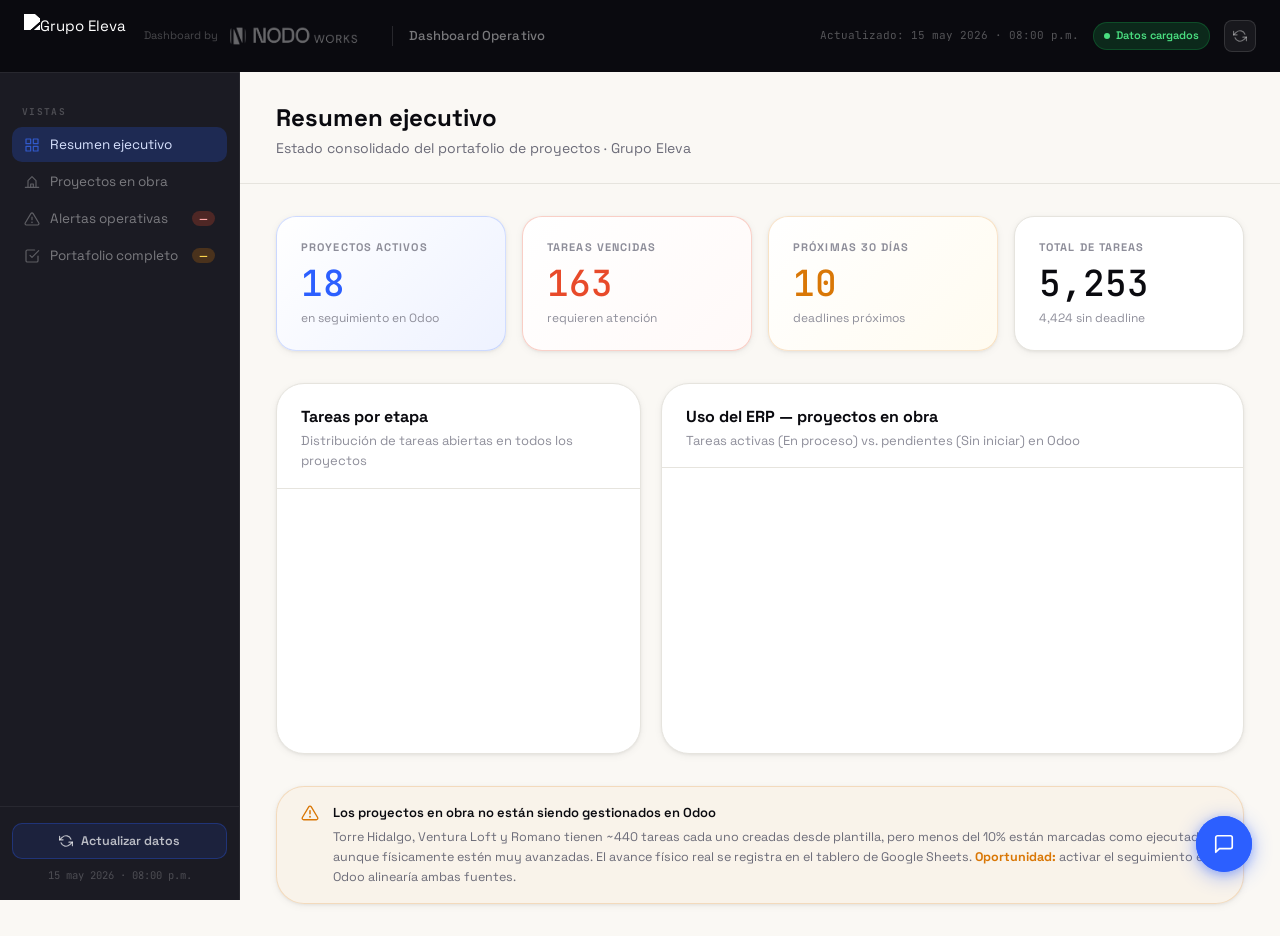
==== commit aec80c34: "Fix chat scroll + update overdue tasks to 163 real open tasks - Chat: scroll to top of bot message i" ====
--- a/eleva-dashboard.html
+++ b/eleva-dashboard.html
@@ -1711,7 +1711,13 @@
   el.className = 'chat-msg ' + role;
   el.innerHTML = `<div class="chat-msg-bubble">${text.replace(/\n/g, '<br>')}</div><div class="chat-msg-time">${now}</div>`;
   msgs.appendChild(el);
-  msgs.scrollTop = msgs.scrollHeight;
+  // Para mensajes del bot: scroll al top del mensaje, no al final
+  // Para mensajes del usuario: scroll al final para ver el typing indicator
+  if (role === 'bot') {
+    el.scrollIntoView({ behavior: 'smooth', block: 'start' });
+  } else {
+    msgs.scrollTop = msgs.scrollHeight;
+  }
 }
 
 function showTyping(show) {
